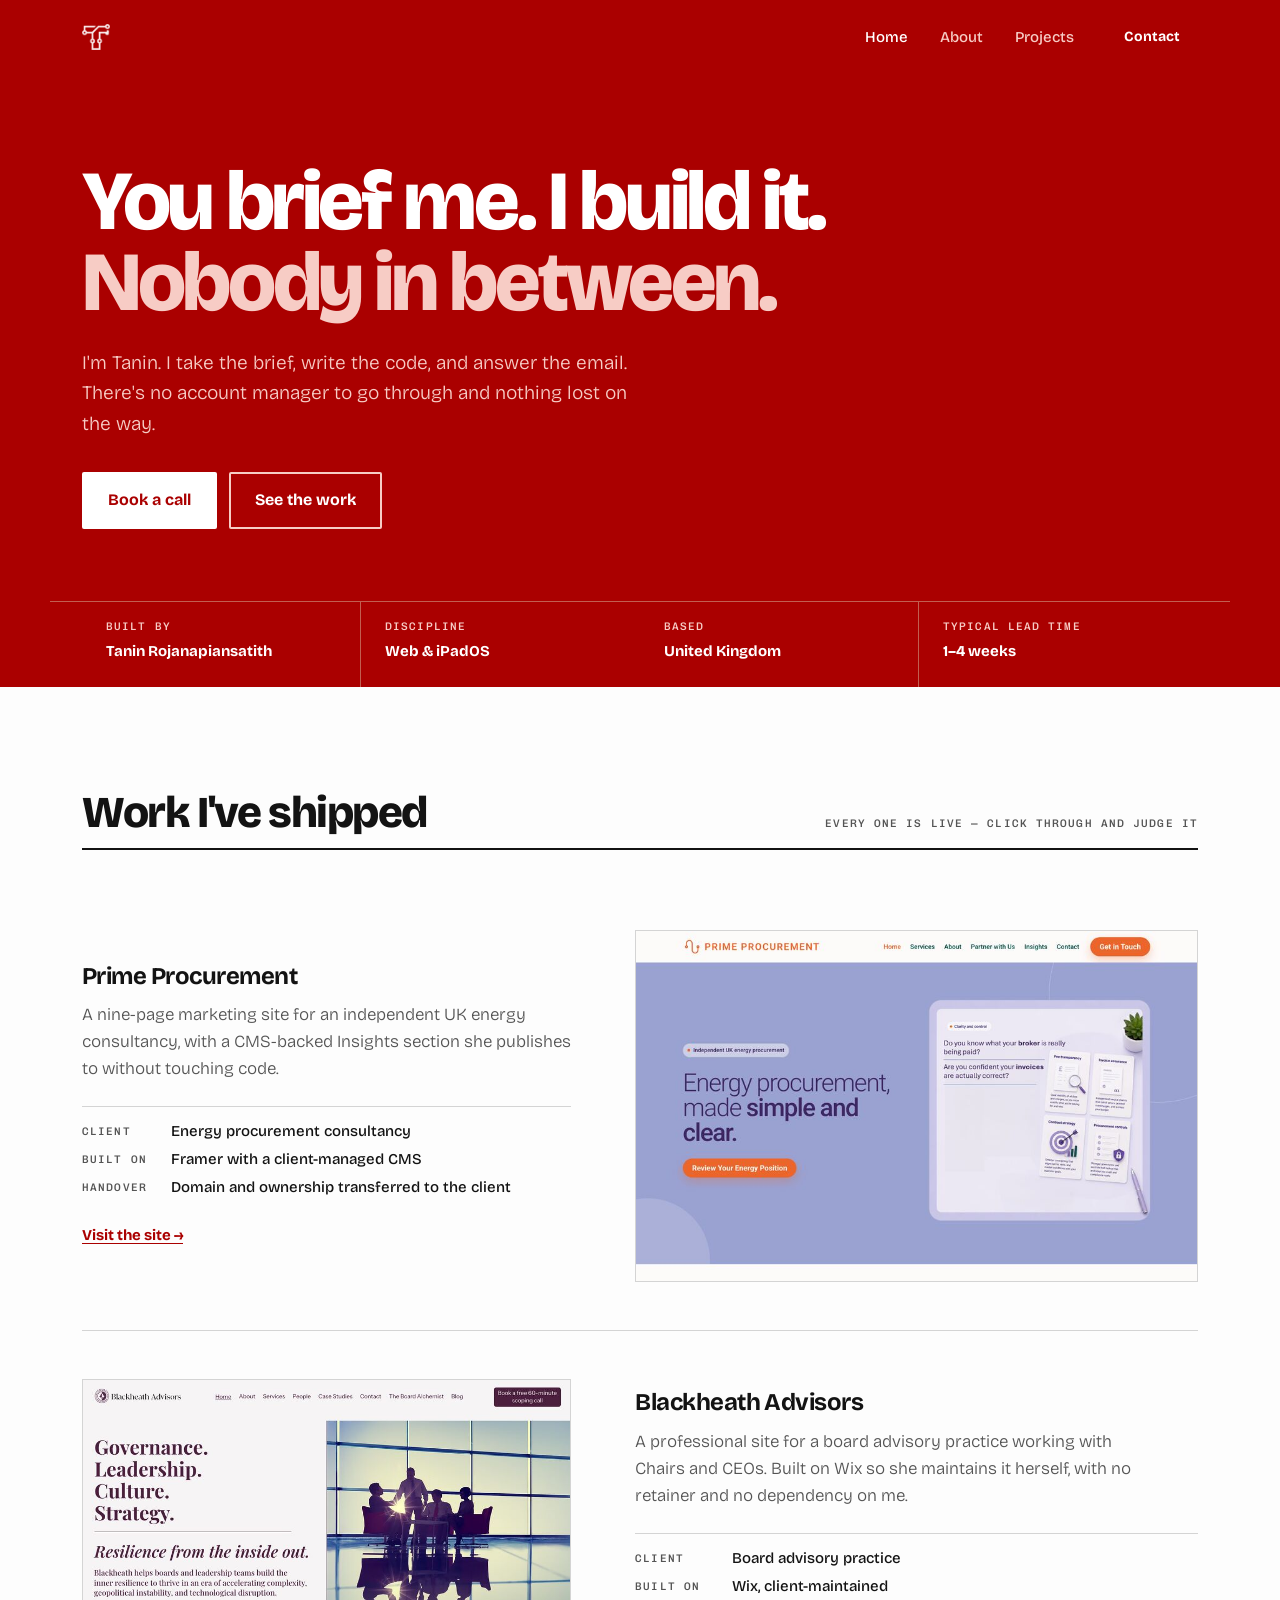
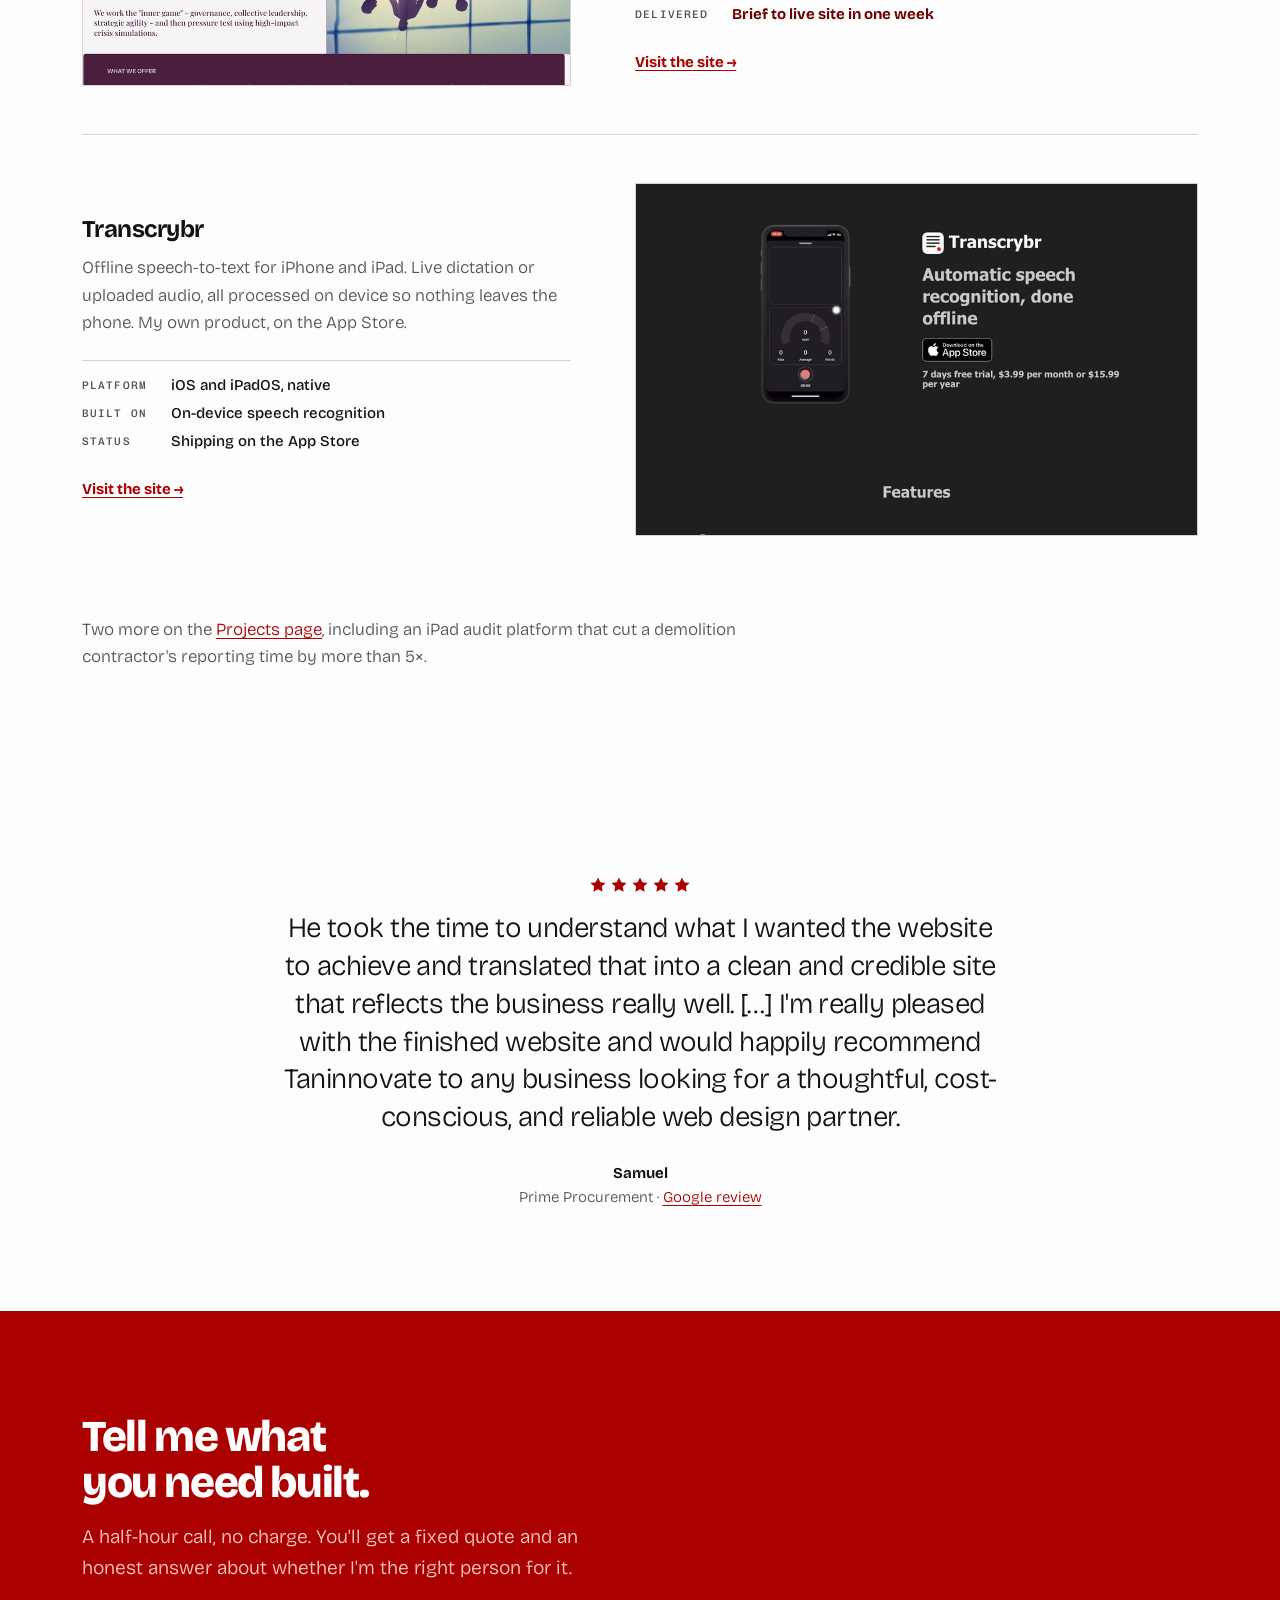
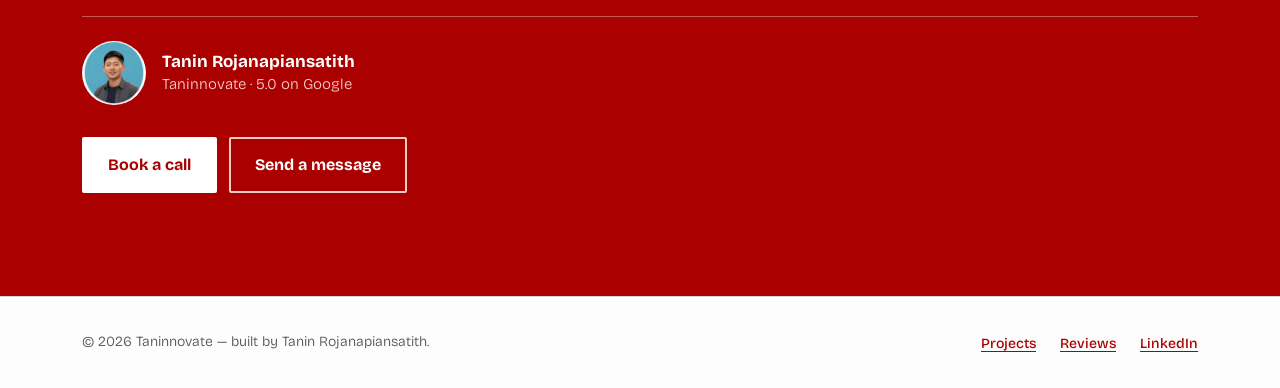
==== index.html @ 5da47143 "Redesign the site around one person and the actual work The site sold bespoke websites while showing" ====
<!DOCTYPE html>
<html lang="en" class="no-js">
<head>
  <meta charset="UTF-8">
  <script>document.documentElement.className="js"</script>
  <meta name="viewport" content="width=device-width, initial-scale=1.0">
  <title>Taninnovate &mdash; You brief me. I build it.</title>
  <meta name="description" content="I'm Tanin. I build bespoke websites and iPad apps for UK businesses. You deal with me directly &mdash; no account managers, nothing lost in the handover.">
  <link rel="canonical" href="https://taninnovate.com/">
  <meta property="og:title" content="Taninnovate &mdash; You brief me. I build it.">
  <meta property="og:description" content="Bespoke websites, iPad and iPhone apps. You deal with me directly &mdash; no account managers, nothing lost in the handover.">
  <meta property="og:type" content="website">
  <meta property="og:url" content="https://taninnovate.com/">
  <meta property="og:image" content="https://taninnovate.com/images/og-taninnovate.png">
  <meta property="og:image:width" content="1200">
  <meta property="og:image:height" content="630">
  <meta name="twitter:card" content="summary_large_image">
  <link rel="icon" type="image/png" sizes="32x32" href="images/favicon.png">
  <link rel="apple-touch-icon" href="images/apple-touch-icon.png">
  <link rel="preconnect" href="https://fonts.googleapis.com">
  <link rel="preconnect" href="https://fonts.gstatic.com" crossorigin>
  <link href="https://fonts.googleapis.com/css2?family=Bricolage+Grotesque:opsz,wght@12..96,300;12..96,500;12..96,700;12..96,800&family=Chivo+Mono:wght@500&display=swap" rel="stylesheet">
  <link rel="stylesheet" href="css/reset.css">
  <link rel="stylesheet" href="css/style.css">
</head>
<body>
  <div class="page-wrapper">
    <header class="site-header">
      <nav class="container nav">
        <a href="index.html" class="nav-logo">
          <img src="images/logo-white.png" alt="Taninnovate" class="nav-logo-img" width="130" height="120">
        </a>
        <button class="nav-toggle" aria-label="Toggle menu" aria-expanded="false">
          <span class="nav-toggle-bar"></span>
          <span class="nav-toggle-bar"></span>
          <span class="nav-toggle-bar"></span>
        </button>
        <ul class="nav-links">
          <li><a href="index.html" aria-current="page">Home</a></li>
          <li><a href="about.html">About</a></li>
          <li><a href="work.html">Projects</a></li>
          <li><a href="contact.html" class="btn btn-primary btn-sm">Contact</a></li>
        </ul>
      </nav>
    </header>

    <main>
      <section class="hero">
        <div class="container hero-inner">
          <h1>You brief me. I build it. <span class="quiet">Nobody in between.</span></h1>
          <p class="lede">I'm Tanin. I take the brief, write the code, and answer the email. There's no account manager to go through and nothing lost on the way.</p>
          <div class="hero-actions">
            <a href="https://calendly.com/tanin/new-meeting" target="_blank" rel="noopener" class="btn btn-primary">Book a call</a>
            <a href="work.html" class="btn btn-outline">See the work</a>
          </div>
        </div>
        <!-- The title block: what a drawing sheet puts in its corner. States
             the positioning as specification rather than as a claim. -->
        <dl class="container title-block">
          <div>
            <dt class="label">Built by</dt>
            <dd>Tanin Rojanapiansatith</dd>
          </div>
          <div>
            <dt class="label">Discipline</dt>
            <dd>Web &amp; iPadOS</dd>
          </div>
          <div>
            <dt class="label">Based</dt>
            <dd>United Kingdom</dd>
          </div>
          <div>
            <dt class="label">Typical lead time</dt>
            <dd>1&ndash;4 weeks</dd>
          </div>
        </dl>
      </section>

      <section class="section">
        <div class="container">
          <div class="section-head">
            <h2>Work I've shipped</h2>
            <span class="label">Every one is live &mdash; click through and judge it</span>
          </div>

          <article class="entry">
            <div class="entry-body">
              <h3><a href="https://www.primeprocurement.co.uk" target="_blank" rel="noopener">Prime Procurement</a></h3>
              <p>A nine-page marketing site for an independent UK energy consultancy, with a CMS-backed Insights section she publishes to without touching code.</p>
              <dl class="spec">
                <dt>Client</dt><dd>Energy procurement consultancy</dd>
                <dt>Built on</dt><dd>Framer with a client-managed CMS</dd>
                <dt>Handover</dt><dd>Domain and ownership transferred to the client</dd>
              </dl>
              <a class="entry-link" href="https://www.primeprocurement.co.uk" target="_blank" rel="noopener">Visit the site &rarr;</a>
            </div>
            <img class="entry-shot" src="images/work-prime-procurement.jpg" width="900" height="563" loading="lazy"
                 alt="The Prime Procurement homepage: a violet hero reading &ldquo;Energy procurement, made simple and clear.&rdquo;">
          </article>

          <article class="entry entry--flip">
            <div class="entry-body">
              <h3><a href="https://www.blackheathadvisors.com" target="_blank" rel="noopener">Blackheath Advisors</a></h3>
              <p>A professional site for a board advisory practice working with Chairs and CEOs. Built on Wix so she maintains it herself, with no retainer and no dependency on me.</p>
              <dl class="spec">
                <dt>Client</dt><dd>Board advisory practice</dd>
                <dt>Built on</dt><dd>Wix, client-maintained</dd>
                <dt>Delivered</dt><dd class="out">Brief to live site in one week</dd>
              </dl>
              <a class="entry-link" href="https://www.blackheathadvisors.com" target="_blank" rel="noopener">Visit the site &rarr;</a>
            </div>
            <img class="entry-shot" src="images/work-blackheath-advisors.jpg" width="900" height="563" loading="lazy"
                 alt="The Blackheath Advisors homepage: serif headings reading Governance, Leadership, Culture, Strategy, beside a boardroom photograph.">
          </article>

          <article class="entry">
            <div class="entry-body">
              <h3><a href="https://www.transcrybr.com" target="_blank" rel="noopener">Transcrybr</a></h3>
              <p>Offline speech-to-text for iPhone and iPad. Live dictation or uploaded audio, all processed on device so nothing leaves the phone. My own product, on the App Store.</p>
              <dl class="spec">
                <dt>Platform</dt><dd>iOS and iPadOS, native</dd>
                <dt>Built on</dt><dd>On-device speech recognition</dd>
                <dt>Status</dt><dd>Shipping on the App Store</dd>
              </dl>
              <a class="entry-link" href="https://www.transcrybr.com" target="_blank" rel="noopener">Visit the site &rarr;</a>
            </div>
            <img class="entry-shot" src="images/work-transcrybr.jpg" width="900" height="563" loading="lazy"
                 alt="The Transcrybr site: an iPhone showing live transcription with a words-per-minute dial, beside a Download on the App Store badge.">
          </article>

          <p class="section-note">
            Two more on the <a href="work.html">Projects page</a>, including an iPad audit platform that cut a demolition contractor's reporting time by more than 5&times;.
          </p>
        </div>
      </section>

      <section class="section">
        <div class="container">
          <!-- Hand-curated. The quote is copied in by hand, not fetched: the
               Places API bills at Google's Enterprise tier, caps at five
               reviews, and the Maps terms forbid storing review text.
               Do NOT add Review/AggregateRating JSON-LD — self-serving markup
               is ineligible and risks a domain-wide manual action.

               TO UPDATE (~2 min): read https://maps.google.com/?cid=9936926971516108110
               replace the quote verbatim, trim to ~55 words, mark any cut with
               [&hellip;], adjust the star count and the hidden "Rated N out of 5."
               This layout is built for ONE quote. A second wants a different
               composition, not a second <figure>. -->
          <svg class="svg-sprite" aria-hidden="true">
            <symbol id="icon-star" viewBox="0 0 20 20">
              <path d="M10 1.6l2.58 5.23 5.77.84-4.17 4.07.98 5.75L10 14.77l-5.16 2.72.98-5.75L1.65 7.67l5.77-.84L10 1.6z"/>
            </symbol>
          </svg>

          <figure class="testimonial">
            <div class="stars">
              <span class="visually-hidden">Rated 5 out of 5.</span>
              <svg class="star" aria-hidden="true"><use href="#icon-star"></use></svg>
              <svg class="star" aria-hidden="true"><use href="#icon-star"></use></svg>
              <svg class="star" aria-hidden="true"><use href="#icon-star"></use></svg>
              <svg class="star" aria-hidden="true"><use href="#icon-star"></use></svg>
              <svg class="star" aria-hidden="true"><use href="#icon-star"></use></svg>
            </div>
            <blockquote cite="https://maps.google.com/?cid=9936926971516108110">
              <p>He took the time to understand what I wanted the website to achieve and translated that into a clean and credible site that reflects the business really well. [&hellip;] I'm really pleased with the finished website and would happily recommend Taninnovate to any business looking for a thoughtful, cost-conscious, and reliable web design partner.</p>
            </blockquote>
            <figcaption>
              <span class="who">Samuel</span>
              <cite>Prime Procurement &middot; <a href="https://maps.google.com/?cid=9936926971516108110" target="_blank" rel="noopener">Google review</a></cite>
            </figcaption>
          </figure>
        </div>
      </section>

      <section class="closing">
        <div class="container">
          <h2>Tell me what you need built.</h2>
          <p class="lede">A half-hour call, no charge. You'll get a fixed quote and an honest answer about whether I'm the right person for it.</p>
          <div class="signature">
            <img src="images/tanin-profile.jpg" width="128" height="128" alt="Tanin">
            <span class="who">Tanin Rojanapiansatith<span>Taninnovate &middot; 5.0 on Google</span></span>
          </div>
          <div class="closing-actions">
            <a href="https://calendly.com/tanin/new-meeting" target="_blank" rel="noopener" class="btn btn-primary">Book a call</a>
            <a href="contact.html" class="btn btn-outline">Send a message</a>
            <!-- EMAIL: direct mailto goes here once Tanin supplies the address. -->
          </div>
        </div>
      </section>
    </main>

    <footer class="site-footer">
      <div class="container footer-inner">
        <p>&copy; 2026 Taninnovate &mdash; built by Tanin Rojanapiansatith.</p>
        <ul class="footer-links">
          <li><a href="work.html">Projects</a></li>
          <li><a href="https://maps.google.com/?cid=9936926971516108110" target="_blank" rel="noopener">Reviews</a></li>
          <li><a href="https://www.linkedin.com/in/tanin-rojanapiansatith/" target="_blank" rel="noopener">LinkedIn</a></li>
        </ul>
      </div>
    </footer>
  </div>

  <script src="js/main.js"></script>
</body>
</html>
---- css/style.css ----
/* ================================
   1. Custom Properties
   ================================ */

:root {
  /* Colour — Committed oxblood on chroma-0 neutrals.
     Neutrals are deliberately chroma 0: for a red brand, tinting the
     neutrals "toward the brand hue" produces cream, which is the exact
     look this redesign exists to avoid. Every pair below is measured
     against WCAG 2.2 AA. */
  --paper:       oklch(0.993 0 0);          /* #fdfdfd */
  --paper-2:     oklch(0.968 0 0);          /* #f4f4f4 */
  --ink:         oklch(0.185 0 0);          /* #131313  18.3:1 on paper */
  --ink-2:       oklch(0.445 0 0);          /* #545454   7.4:1 on paper */
  --rule:        oklch(0.870 0 0);          /* #d4d4d4  decorative */
  --rule-strong: oklch(0.720 0 0);

  --brand:       oklch(0.463 0.190 29.2);   /* #aa0000   7.6:1 on paper, 7.8:1 vs white */
  --brand-deep:  oklch(0.335 0.140 29.2);   /* #6d0000  12.5:1 on paper */
  --brand-lift:  oklch(0.545 0.205 29.5);   /* #cc2217  hover */

  --on-brand:    #ffffff;                   /* 7.8:1 on brand */
  --on-brand-2:  oklch(0.880 0.050 29.2);   /* #f7ccc5   5.3:1 on brand */
  --on-brand-rule: oklch(0.600 0.130 29.2);

  --font-display: 'Bricolage Grotesque', system-ui, sans-serif;
  --font-mono: 'Chivo Mono', ui-monospace, SFMono-Regular, Menlo, monospace;

  --space-2xs: 0.25rem;
  --space-xs:  0.5rem;
  --space-sm:  0.75rem;
  --space-md:  1rem;
  --space-lg:  1.5rem;
  --space-xl:  2rem;
  --space-2xl: 3rem;
  --section-y: clamp(3.5rem, 8vw, 6.5rem);

  --container-max: 1180px;
  --container-pad: 1.5rem;

  /* Semantic z-index scale. Never arbitrary values. */
  --z-base: 1;
  --z-sticky: 100;
  --z-overlay: 200;

  --ease-out: cubic-bezier(0.22, 1, 0.36, 1);
  --dur: 220ms;
  --transition: var(--dur) var(--ease-out);
}

/* ================================
   2. Base
   ================================ */

body {
  font-family: var(--font-display);
  font-weight: 300;
  font-size: 1.0625rem;
  line-height: 1.6;
  color: var(--ink);
  background-color: var(--paper);
  -webkit-font-smoothing: antialiased;
}

::selection {
  background: var(--brand);
  color: var(--on-brand);
}

/* One focus style for the whole site. The previous stylesheet had none. */
:focus-visible {
  outline: 3px solid var(--brand);
  outline-offset: 3px;
  border-radius: 1px;
}

.on-brand :focus-visible,
.hero :focus-visible,
.site-header :focus-visible,
.closing :focus-visible {
  outline-color: var(--on-brand);
}

/* ================================
   3. Typography
   ================================ */

h1, h2, h3 {
  font-weight: 800;
  line-height: 1.05;
  text-wrap: balance;
}

/* -0.04em is the floor. Tighter and the letterforms touch. */
h1 {
  font-size: clamp(2.5rem, 7.5vw, 5.25rem);
  letter-spacing: -0.04em;
  line-height: 0.96;
}

h2 {
  font-size: clamp(1.75rem, 3.8vw, 2.75rem);
  letter-spacing: -0.032em;
}

h3 {
  font-size: clamp(1.2rem, 2vw, 1.5rem);
  letter-spacing: -0.022em;
  font-weight: 700;
}

p { text-wrap: pretty; }

a {
  color: var(--brand);
  text-decoration-thickness: 1px;
  text-underline-offset: 3px;
  transition: color var(--transition);
}

a:hover { color: var(--brand-lift); }

.lede {
  font-size: clamp(1.0625rem, 1.5vw, 1.25rem);
  max-width: 46ch;
}

/* Keyed labels, drafting-sheet style. Mono is used here because the
   reference is a drawing title block, not as generic "technical" dressing. */
.label {
  font-family: var(--font-mono);
  font-weight: 500;
  font-size: 0.6875rem;
  letter-spacing: 0.1em;
  text-transform: uppercase;
}

.measure { max-width: 68ch; }

/* ================================
   4. Layout
   ================================ */

.container {
  width: 100%;
  max-width: var(--container-max);
  margin-inline: auto;
  padding-inline: var(--container-pad);
}

.page-wrapper {
  display: flex;
  flex-direction: column;
  min-height: 100vh;
}

.page-wrapper > main { flex: 1; }

.section { padding-block: var(--section-y); }

.section-head {
  display: flex;
  align-items: baseline;
  justify-content: space-between;
  gap: var(--space-lg);
  flex-wrap: wrap;
  border-bottom: 2px solid var(--ink);
  padding-bottom: var(--space-sm);
  margin-bottom: var(--space-xl);
}

.section-head .label { color: var(--ink-2); }

.visually-hidden {
  position: absolute;
  width: 1px;
  height: 1px;
  margin: -1px;
  padding: 0;
  overflow: hidden;
  clip-path: inset(50%);
  white-space: nowrap;
  border: 0;
}

/* ================================
   5. Header & Navigation
   ================================ */

.site-header {
  background: var(--brand);
  color: var(--on-brand);
  position: sticky;
  top: 0;
  z-index: var(--z-sticky);
}

.nav {
  display: flex;
  align-items: center;
  justify-content: space-between;
  flex-wrap: wrap;
  padding-block: var(--space-md);
}

.nav-logo { display: flex; align-items: center; }
.nav-logo-img { height: 26px; width: auto; }

.nav-toggle {
  background: none;
  border: none;
  cursor: pointer;
  display: flex;
  flex-direction: column;
  gap: 5px;
  padding: 0.5rem;
}

.nav-toggle-bar {
  display: block;
  width: 24px;
  height: 2px;
  background-color: var(--on-brand);
  transition: var(--transition);
}

.nav-links {
  display: none;
  flex-direction: column;
  width: 100%;
  list-style: none;
  gap: var(--space-2xs);
  padding-top: var(--space-md);
}

.nav-links--open { display: flex; }

/* Without JS the toggle can never fire, so the links would be unreachable
   on mobile. Show them stacked instead and hide the dead button. */
.no-js .nav-links { display: flex; }
.no-js .nav-toggle { display: none; }

.nav-links a:not(.btn) {
  display: block;
  padding: var(--space-xs) 0;
  color: var(--on-brand-2);
  font-weight: 500;
  font-size: 0.9375rem;
  text-decoration: none;
  transition: color var(--transition);
}

.nav-links a:not(.btn):hover,
.nav-links a:not(.btn)[aria-current="page"] {
  color: var(--on-brand);
}

/* ================================
   6. Hero & title block
   ================================ */

.hero {
  background: var(--brand);
  color: var(--on-brand);
}

.hero-inner { padding-block: clamp(3rem, 7vw, 5.5rem) clamp(2.5rem, 6vw, 4.5rem); }

.hero h1 { max-width: 16ch; }
.hero h1 .quiet { color: var(--on-brand-2); }

.hero .lede {
  margin-top: var(--space-lg);
  color: var(--on-brand-2);
  font-weight: 300;
}

.hero-actions {
  display: flex;
  gap: var(--space-sm);
  flex-wrap: wrap;
  margin-top: var(--space-xl);
}

/* The title block: what a drawing sheet puts in the corner.
   minmax(0, 1fr) not 1fr — an `fr` track has an auto minimum, so a long
   unbroken value ("Rojanapiansatith") would force the track wider than the
   container and push the page into horizontal scroll. Single column on the
   narrowest screens so the name never has to break mid-word. */
.title-block {
  border-top: 1px solid var(--on-brand-rule);
  display: grid;
  grid-template-columns: minmax(0, 1fr);
}

.title-block > div {
  padding: var(--space-sm) var(--space-md) var(--space-md);
  border-bottom: 1px solid var(--on-brand-rule);
}

.title-block dt {
  color: var(--on-brand-2);
  margin-bottom: var(--space-2xs);
}

.title-block dd {
  font-size: 0.9375rem;
  font-weight: 700;
  color: var(--on-brand);
}

/* ================================
   7. Work entries
   ================================ */

.entry {
  display: grid;
  gap: var(--space-lg);
  padding-block: var(--space-2xl);
  border-bottom: 1px solid var(--rule);
  align-items: center;
}

.entry:last-of-type { border-bottom: 0; }

.entry-body > p {
  color: var(--ink-2);
  max-width: 48ch;
  margin-block: var(--space-sm) var(--space-lg);
}

.entry h3 a {
  color: inherit;
  text-decoration: none;
}

.entry h3 a:hover { color: var(--brand); }

.entry-shot {
  border: 1px solid var(--rule);
  width: 100%;
  height: auto;
  transition: box-shadow var(--transition);
}

.entry:hover .entry-shot { box-shadow: 0 6px 22px rgb(0 0 0 / 0.10); }

/* Spec list: the drawing's schedule of parts. */
.spec {
  display: grid;
  grid-template-columns: auto 1fr;
  gap: var(--space-2xs) var(--space-lg);
  border-top: 1px solid var(--rule);
  padding-top: var(--space-sm);
  font-size: 0.9375rem;
}

.spec dt {
  color: var(--ink-2);
  font-family: var(--font-mono);
  font-weight: 500;
  font-size: 0.6875rem;
  letter-spacing: 0.1em;
  text-transform: uppercase;
  padding-top: 0.35em;
}

.spec dd { font-weight: 500; }
.spec .out { color: var(--brand-deep); font-weight: 700; }

.entry-link {
  display: inline-block;
  margin-top: var(--space-lg);
  font-weight: 700;
  font-size: 0.9375rem;
}

.section-note {
  margin-top: var(--space-xl);
  color: var(--ink-2);
  max-width: 68ch;
}

/* No public artefact: say so, don't ship a grey box. */
.no-shot {
  border: 1px dashed var(--rule-strong);
  background: var(--paper-2);
  padding: var(--space-xl);
  display: flex;
  flex-direction: column;
  justify-content: center;
  gap: var(--space-xs);
  min-height: 220px;
}

.no-shot .label { color: var(--ink-2); }
.no-shot p { color: var(--ink-2); font-size: 0.9375rem; margin: 0; max-width: 34ch; }

/* ================================
   8. Testimonial
   ================================ */

.testimonial {
  max-width: 46rem;
  margin-inline: auto;
  text-align: center;
}

.stars {
  display: inline-flex;
  gap: 0.1875rem;
  color: var(--brand);
  justify-content: center;
  margin-bottom: var(--space-md);
}

.star { width: 1.125rem; height: 1.125rem; fill: currentColor; }

.svg-sprite { position: absolute; width: 0; height: 0; overflow: hidden; }

.testimonial blockquote p {
  font-size: clamp(1.25rem, 2.6vw, 1.75rem);
  font-weight: 300;
  line-height: 1.35;
  letter-spacing: -0.02em;
  color: var(--ink);
  margin-bottom: var(--space-lg);
  overflow-wrap: anywhere;
}

.testimonial figcaption { font-size: 0.9375rem; color: var(--ink-2); }
.testimonial .who { display: block; font-weight: 700; color: var(--ink); }
.testimonial cite { font-style: normal; }

/* ================================
   9. Closing block
   ================================ */

.closing {
  background: var(--brand);
  color: var(--on-brand);
  padding-block: var(--section-y);
}

.closing h2 { max-width: 18ch; }
.closing .lede { color: var(--on-brand-2); margin-top: var(--space-md); }

.signature {
  display: flex;
  align-items: center;
  gap: var(--space-md);
  margin-top: var(--space-xl);
  padding-top: var(--space-lg);
  border-top: 1px solid var(--on-brand-rule);
}

.signature img {
  width: 64px;
  height: 64px;
  border-radius: 50%;
  object-fit: cover;
  flex-shrink: 0;
}

.signature .who { font-weight: 700; line-height: 1.35; }
.signature .who span {
  display: block;
  font-weight: 300;
  font-size: 0.9375rem;
  color: var(--on-brand-2);
}

.closing-actions {
  display: flex;
  gap: var(--space-sm);
  flex-wrap: wrap;
  margin-top: var(--space-xl);
}

/* ================================
   10. Buttons
   ================================ */

.btn {
  display: inline-block;
  padding: 0.85rem 1.5rem;
  font-family: inherit;
  font-weight: 700;
  font-size: 1rem;
  text-decoration: none;
  border: 2px solid transparent;
  border-radius: 2px;
  cursor: pointer;
  transition: background-color var(--transition), color var(--transition), border-color var(--transition);
}

.btn-primary { background-color: var(--brand); color: var(--on-brand); }
.btn-primary:hover { background-color: var(--brand-deep); color: var(--on-brand); }

.btn-outline { background: transparent; color: var(--brand); border-color: var(--brand); }
.btn-outline:hover { background: var(--brand); color: var(--on-brand); }

/* On oxblood surfaces the polarity inverts. */
.on-brand .btn-primary,
.hero .btn-primary,
.closing .btn-primary { background: var(--on-brand); color: var(--brand); }
.on-brand .btn-primary:hover,
.hero .btn-primary:hover,
.closing .btn-primary:hover { background: var(--on-brand-2); color: var(--brand-deep); }

/* Border must read as a control boundary against oxblood, so it uses
   on-brand-2 (5.3:1) rather than the hairline rule colour. */
.on-brand .btn-outline,
.hero .btn-outline,
.closing .btn-outline { color: var(--on-brand); border-color: var(--on-brand-2); }
.on-brand .btn-outline:hover,
.hero .btn-outline:hover,
.closing .btn-outline:hover { background: var(--brand-deep); border-color: var(--brand-deep); color: var(--on-brand); }

.btn-sm { padding: 0.5rem 1rem; font-size: 0.875rem; }

/* ================================
   11. Page header (interior pages)
   ================================ */

.page-header {
  background: var(--brand);
  color: var(--on-brand);
  padding-block: clamp(2.5rem, 6vw, 4rem);
}

.page-header h1 { font-size: clamp(2.25rem, 5.5vw, 3.75rem); }
.page-header .lede { color: var(--on-brand-2); margin-top: var(--space-md); }

/* ================================
   12. Prose & forms
   ================================ */

.prose { max-width: 68ch; }
.prose h2 { margin-top: var(--space-2xl); margin-bottom: var(--space-md); }
.prose h2:first-child { margin-top: 0; }
.prose p { margin-bottom: var(--space-md); color: var(--ink-2); }

.split { display: grid; gap: var(--space-2xl); }

/* height:auto is load-bearing. The <img> carries width/height attributes to
   reserve space and avoid layout shift, and that height acts as a
   presentational hint — aspect-ratio is ignored unless one axis is auto,
   which rendered this 280x560. */
.about-photo img {
  width: 200px;
  height: auto;
  aspect-ratio: 1 / 1;
  object-fit: cover;
  border-radius: 50%;
}

.contact-form {
  display: flex;
  flex-direction: column;
  gap: var(--space-xs);
  max-width: 30rem;
}

.contact-form label {
  font-weight: 700;
  font-size: 0.875rem;
  margin-top: var(--space-xs);
}

.contact-form input,
.contact-form textarea {
  width: 100%;
  padding: 0.75rem;
  border: 1px solid var(--rule-strong);
  border-radius: 2px;
  background: var(--paper);
  color: var(--ink);
  font-size: 1rem;
  transition: border-color var(--transition);
}

.contact-form input:focus,
.contact-form textarea:focus { border-color: var(--brand); }

.contact-form button { margin-top: var(--space-md); align-self: flex-start; }

.contact-col > h2 + p {
  margin-top: var(--space-sm);
  color: var(--ink-2);
  max-width: 46ch;
}

.contact-cta { margin-top: var(--space-lg); }
.contact-col .contact-form { margin-top: var(--space-md); }

.direct {
  list-style: none;
  display: flex;
  flex-direction: column;
  gap: var(--space-md);
  margin-top: var(--space-2xl);
  border-top: 1px solid var(--rule);
  padding-top: var(--space-lg);
}

.direct .label { color: var(--ink-2); display: block; margin-bottom: 2px; }
.direct a { font-weight: 700; font-size: 1.0625rem; }

/* ================================
   13. Footer
   ================================ */

.site-footer {
  border-top: 1px solid var(--rule);
  padding-block: var(--space-xl);
}

.footer-inner {
  display: flex;
  flex-direction: column;
  align-items: center;
  gap: var(--space-md);
  text-align: center;
}

.footer-inner p { font-size: 0.875rem; color: var(--ink-2); }

.footer-links { list-style: none; display: flex; gap: var(--space-lg); }
.footer-links a { font-size: 0.875rem; font-weight: 500; }

/* ================================
   14. Motion
   ================================ */

/* The hero is visible by default; this animation enhances an already-
   rendered state rather than gating it. No fill-mode, so if the animation
   never runs the content is still there. */
@keyframes rise {
  from { opacity: 0; transform: translateY(12px); }
  to   { opacity: 1; transform: none; }
}

.hero h1,
.hero .lede,
.hero-actions { animation: rise 620ms var(--ease-out); }
.hero .lede { animation-delay: 70ms; }
.hero-actions { animation-delay: 140ms; }

@media (prefers-reduced-motion: reduce) {
  *, *::before, *::after {
    animation-duration: 1ms !important;
    animation-iteration-count: 1 !important;
    transition-duration: 1ms !important;
    scroll-behavior: auto !important;
  }
}

/* ================================
   15. Media Queries
   ================================ */

@media (min-width: 520px) {
  .title-block { grid-template-columns: repeat(2, minmax(0, 1fr)); }
  .title-block > div {
    padding: var(--space-md) var(--space-lg) var(--space-lg);
    border-right: 1px solid var(--on-brand-rule);
  }
  .title-block > div:nth-child(2n) { border-right: 0; }
}

@media (min-width: 768px) {
  :root { --container-pad: 2rem; }

  .nav-toggle { display: none; }

  .nav-links {
    display: flex;
    flex-direction: row;
    width: auto;
    padding-top: 0;
    gap: var(--space-xl);
    align-items: center;
  }

  .title-block { grid-template-columns: repeat(4, minmax(0, 1fr)); }
  .title-block > div { border-bottom: 0; border-right: 1px solid var(--on-brand-rule); }
  .title-block > div:last-child { border-right: 0; }

  .entry { grid-template-columns: 1fr 1.15fr; gap: var(--space-2xl); }
  .entry--flip .entry-body { order: 2; }

  .split { grid-template-columns: 1fr 1fr; }
  .split--photo { grid-template-columns: 280px 1fr; }

  .about-photo img { width: 280px; }

  .footer-inner { flex-direction: row; justify-content: space-between; text-align: left; }
}

@media (min-width: 1024px) {
  .entry { gap: clamp(2rem, 5vw, 4.5rem); }
}
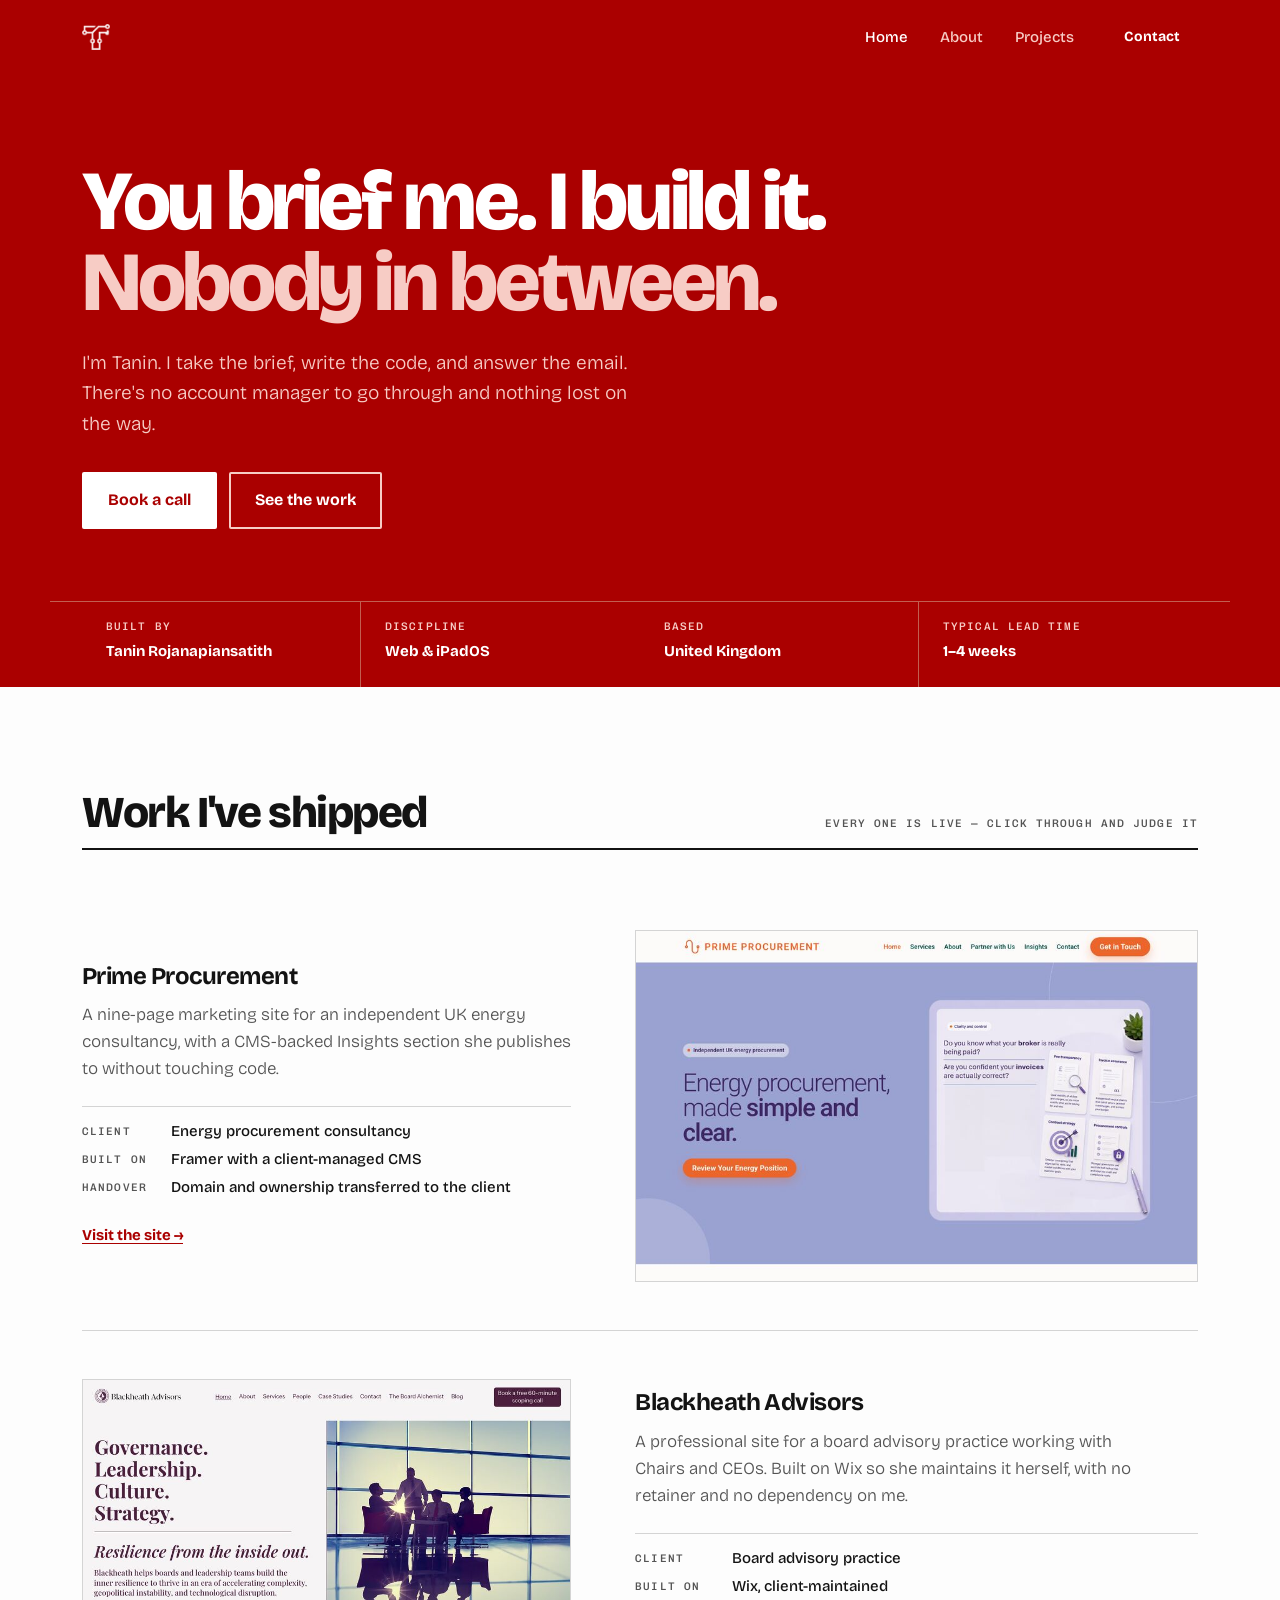
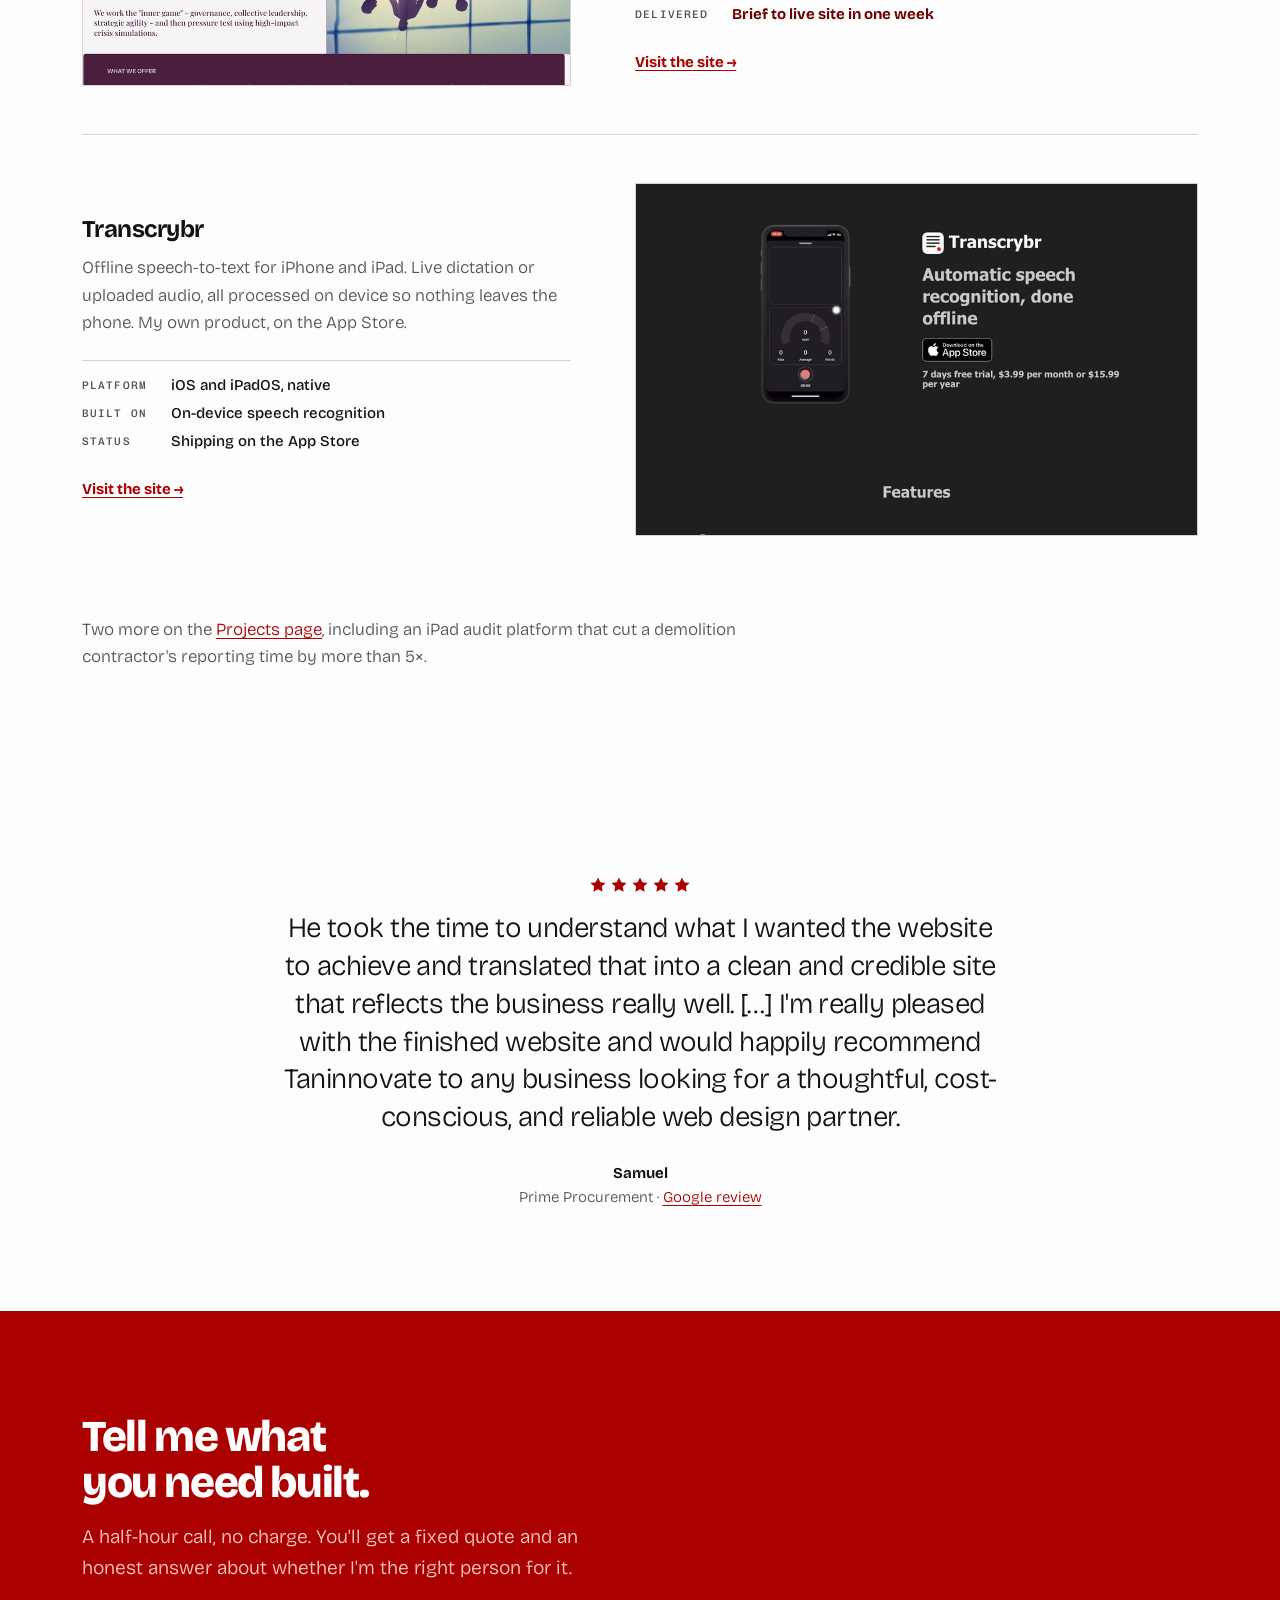
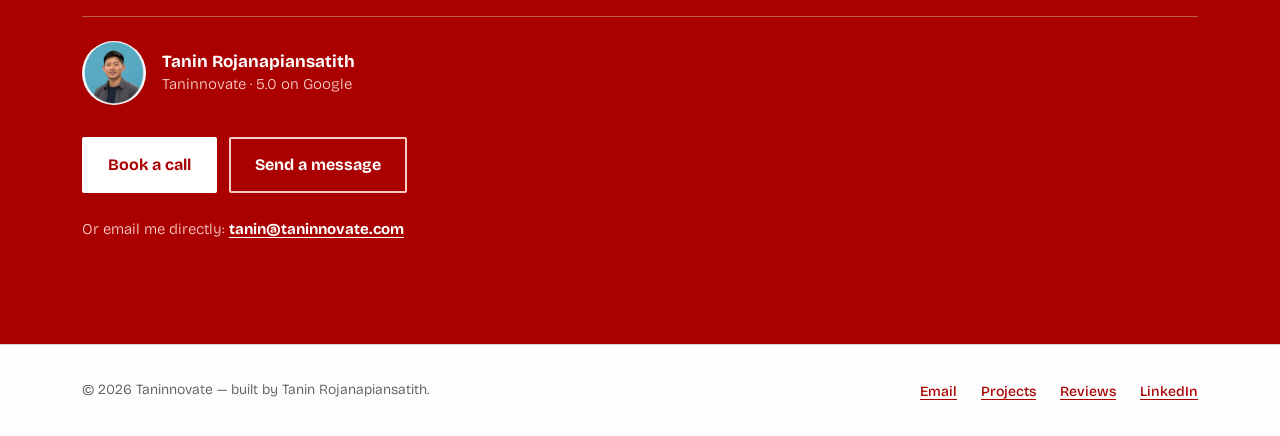
==== commit 3a1a6a8e: "Add direct email address tanin@taninnovate.com on the homepage closing block, the contact page direc" ====
--- a/index.html
+++ b/index.html
@@ -184,8 +184,8 @@
           <div class="closing-actions">
             <a href="https://calendly.com/tanin/new-meeting" target="_blank" rel="noopener" class="btn btn-primary">Book a call</a>
             <a href="contact.html" class="btn btn-outline">Send a message</a>
-            <!-- EMAIL: direct mailto goes here once Tanin supplies the address. -->
-          </div>
+          </div>
+          <p class="closing-direct">Or email me directly: <a href="mailto:tanin@taninnovate.com">tanin@taninnovate.com</a></p>
         </div>
       </section>
     </main>
@@ -194,6 +194,7 @@
       <div class="container footer-inner">
         <p>&copy; 2026 Taninnovate &mdash; built by Tanin Rojanapiansatith.</p>
         <ul class="footer-links">
+          <li><a href="mailto:tanin@taninnovate.com">Email</a></li>
           <li><a href="work.html">Projects</a></li>
           <li><a href="https://maps.google.com/?cid=9936926971516108110" target="_blank" rel="noopener">Reviews</a></li>
           <li><a href="https://www.linkedin.com/in/tanin-rojanapiansatith/" target="_blank" rel="noopener">LinkedIn</a></li>
--- a/css/style.css
+++ b/css/style.css
@@ -477,6 +477,29 @@
   margin-top: var(--space-xl);
 }
 
+.closing-direct {
+  margin-top: var(--space-lg);
+  font-size: 0.9375rem;
+  color: var(--on-brand-2);
+}
+
+/* The default link colour is the brand itself, which is invisible on an
+   oxblood surface. Any non-button link on brand inverts. */
+.hero a:not(.btn),
+.closing a:not(.btn),
+.page-header a:not(.btn),
+.on-brand a:not(.btn) {
+  color: var(--on-brand);
+  font-weight: 700;
+}
+
+.hero a:not(.btn):hover,
+.closing a:not(.btn):hover,
+.page-header a:not(.btn):hover,
+.on-brand a:not(.btn):hover {
+  color: var(--on-brand-2);
+}
+
 /* ================================
    10. Buttons
    ================================ */
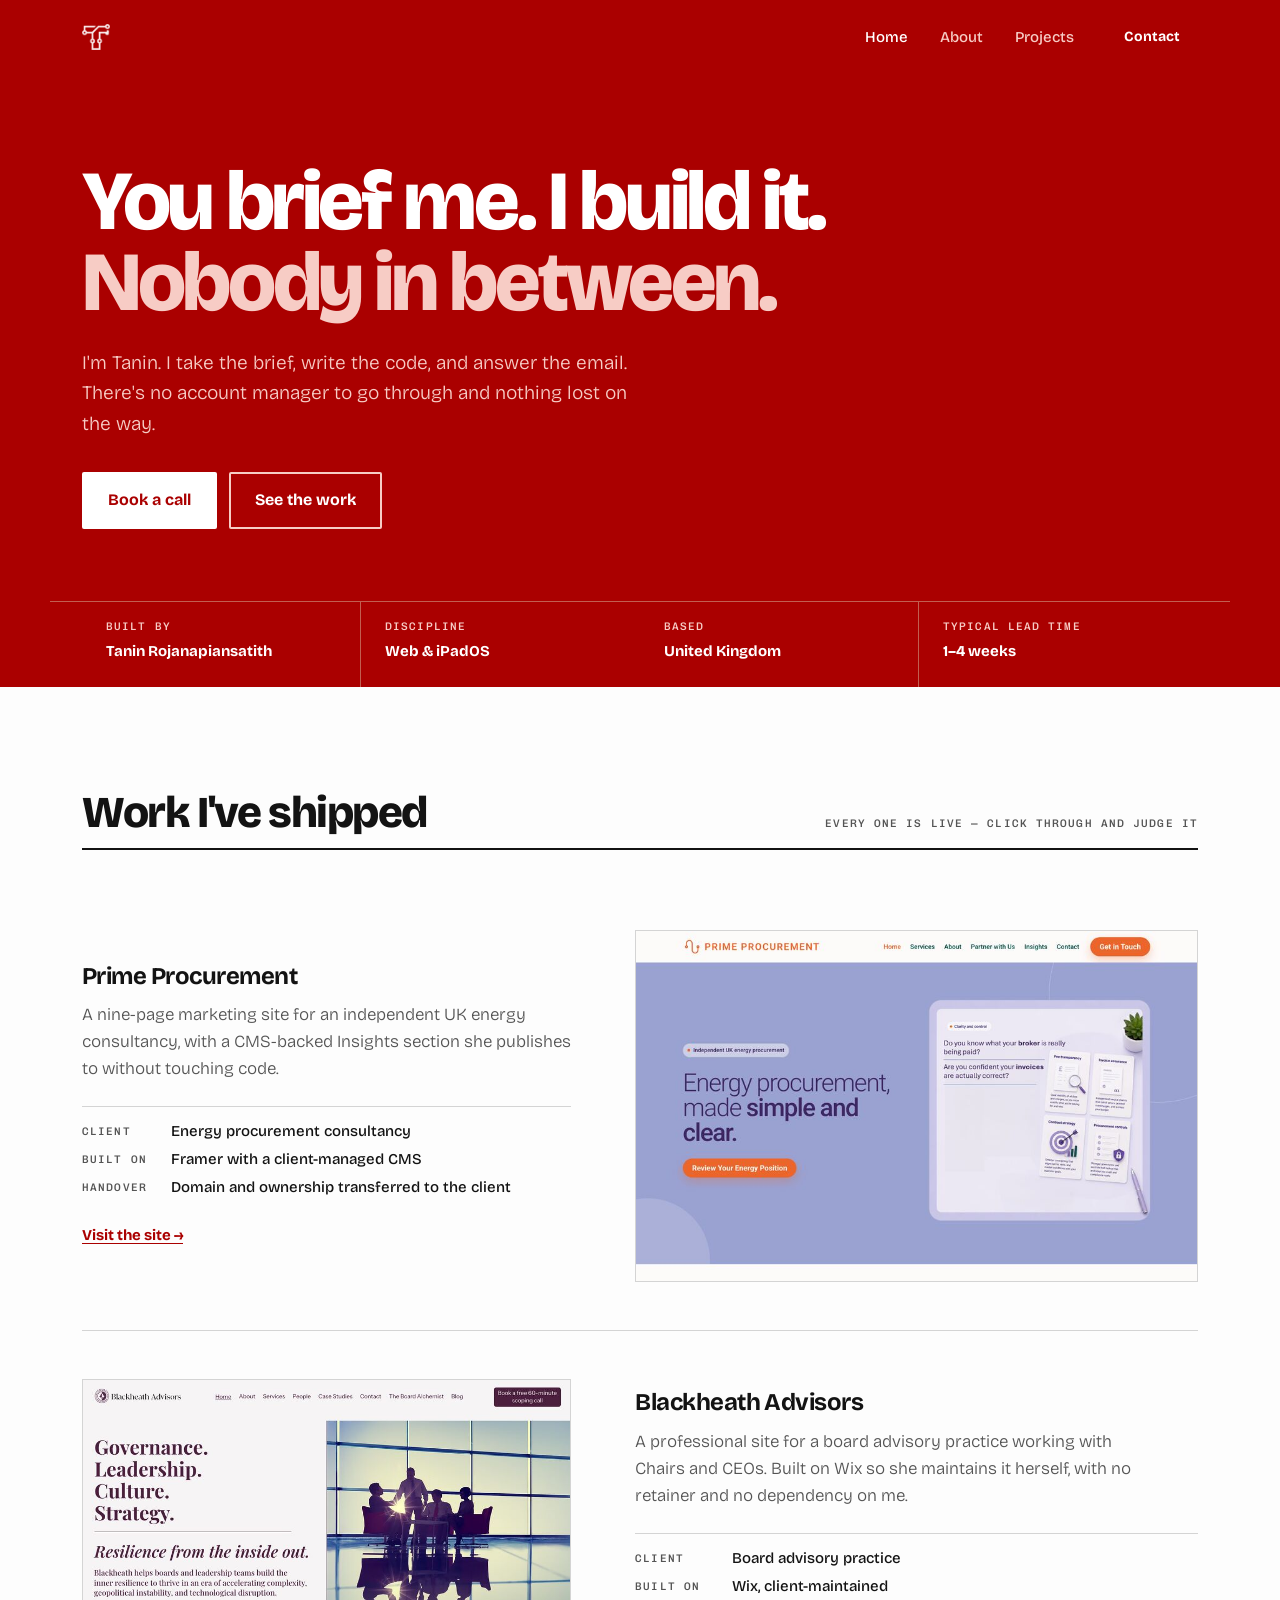
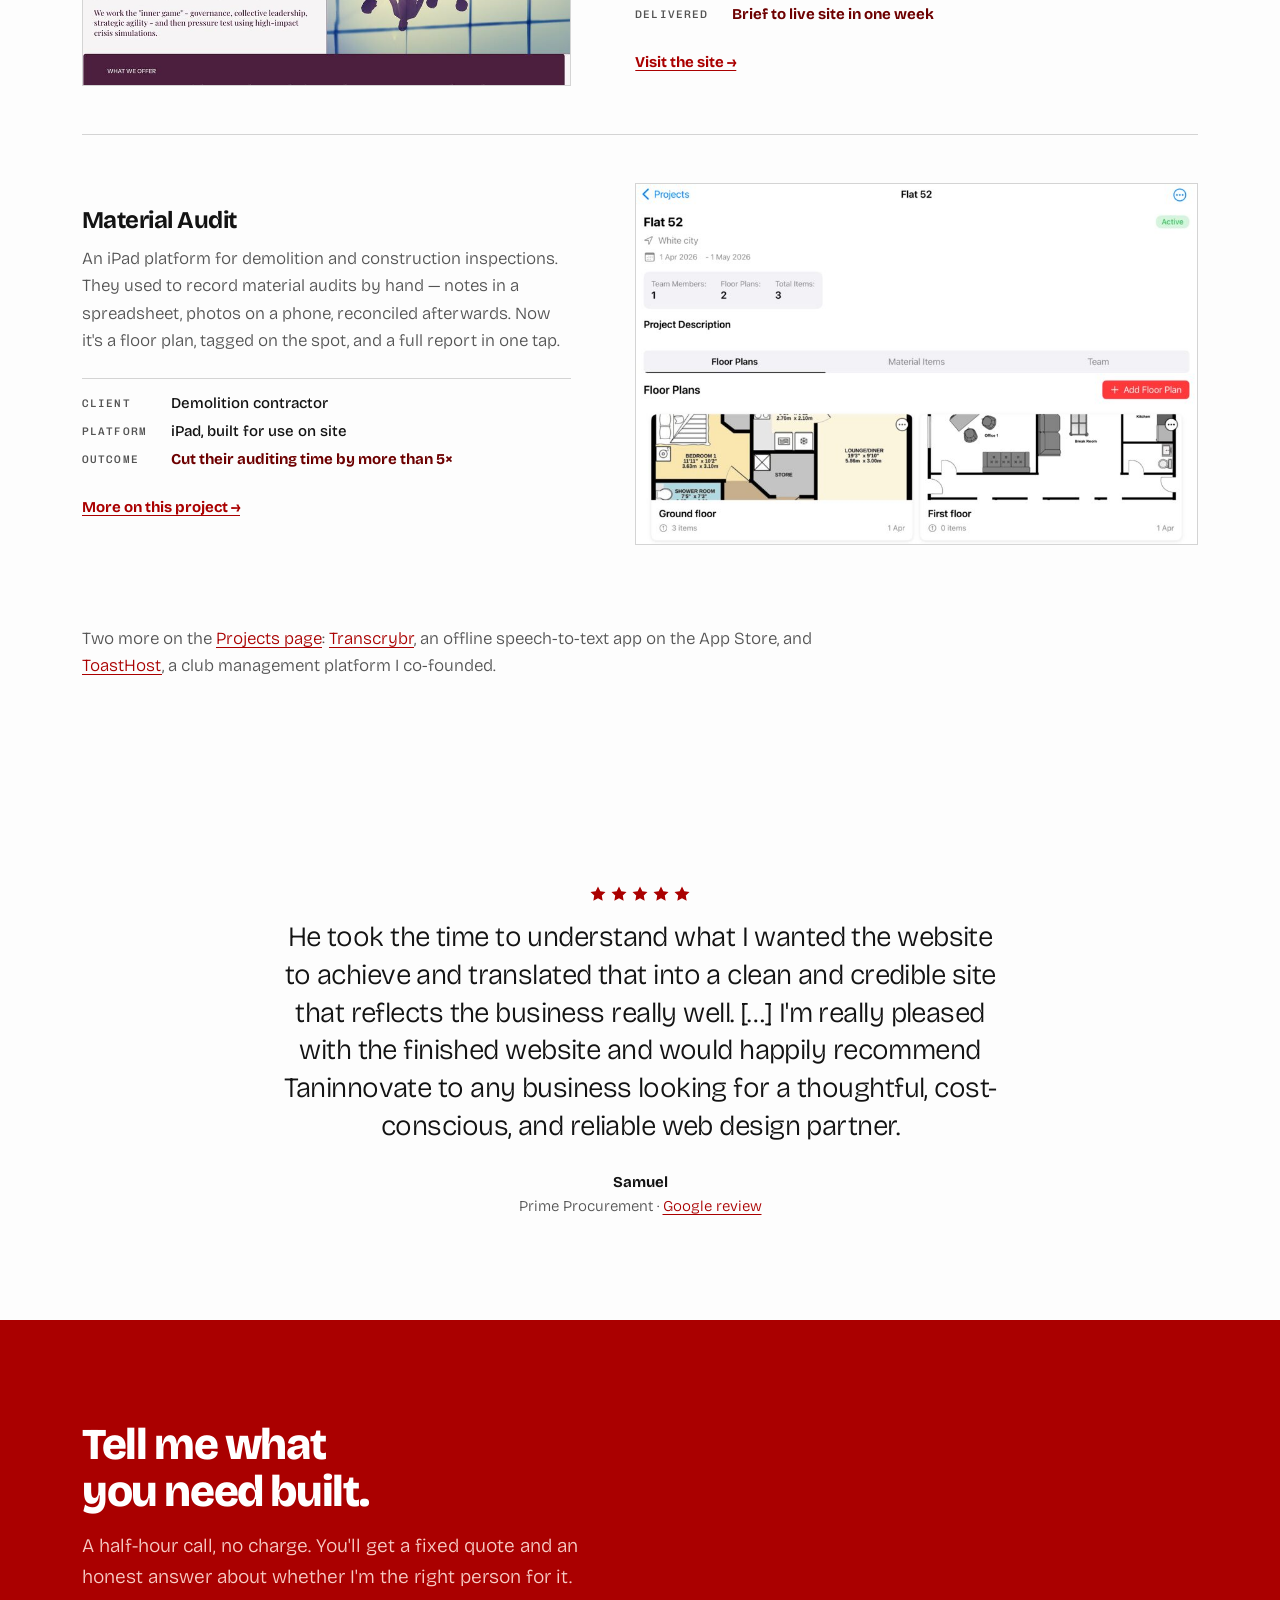
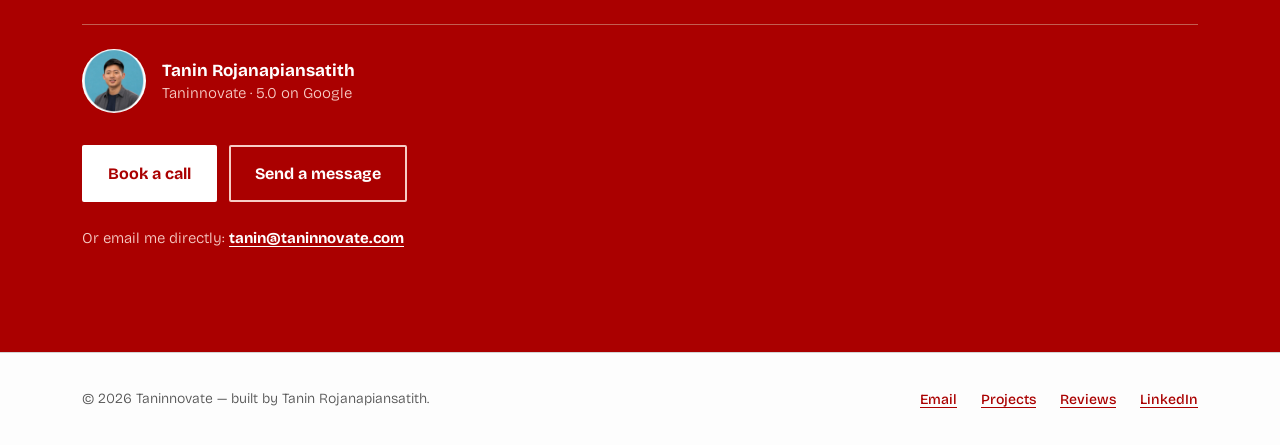
==== commit 5d3c69c7: "Promote Material Audit onto the homepage Swaps Material Audit in for Transcrybr as the third homepag" ====
--- a/index.html
+++ b/index.html
@@ -115,21 +115,21 @@
 
           <article class="entry">
             <div class="entry-body">
-              <h3><a href="https://www.transcrybr.com" target="_blank" rel="noopener">Transcrybr</a></h3>
-              <p>Offline speech-to-text for iPhone and iPad. Live dictation or uploaded audio, all processed on device so nothing leaves the phone. My own product, on the App Store.</p>
+              <h3><a href="work.html#material-audit">Material Audit</a></h3>
+              <p>An iPad platform for demolition and construction inspections. They used to record material audits by hand &mdash; notes in a spreadsheet, photos on a phone, reconciled afterwards. Now it's a floor plan, tagged on the spot, and a full report in one tap.</p>
               <dl class="spec">
-                <dt>Platform</dt><dd>iOS and iPadOS, native</dd>
-                <dt>Built on</dt><dd>On-device speech recognition</dd>
-                <dt>Status</dt><dd>Shipping on the App Store</dd>
+                <dt>Client</dt><dd>Demolition contractor</dd>
+                <dt>Platform</dt><dd>iPad, built for use on site</dd>
+                <dt>Outcome</dt><dd class="out">Cut their auditing time by more than 5&times;</dd>
               </dl>
-              <a class="entry-link" href="https://www.transcrybr.com" target="_blank" rel="noopener">Visit the site &rarr;</a>
-            </div>
-            <img class="entry-shot" src="images/work-transcrybr.jpg" width="900" height="563" loading="lazy"
-                 alt="The Transcrybr site: an iPhone showing live transcription with a words-per-minute dial, beside a Download on the App Store badge.">
+              <a class="entry-link" href="work.html#material-audit">More on this project &rarr;</a>
+            </div>
+            <img class="entry-shot" src="images/work-material-audit.jpg" width="900" height="577" loading="lazy"
+                 alt="Material Audit on iPad: a project called Flat 52 showing team members, floor plan count and item count, with two floor plan thumbnails below.">
           </article>
 
           <p class="section-note">
-            Two more on the <a href="work.html">Projects page</a>, including an iPad audit platform that cut a demolition contractor's reporting time by more than 5&times;.
+            Two more on the <a href="work.html">Projects page</a>: <a href="https://www.transcrybr.com" target="_blank" rel="noopener">Transcrybr</a>, an offline speech-to-text app on the App Store, and <a href="https://www.toasthost.co.uk" target="_blank" rel="noopener">ToastHost</a>, a club management platform I co-founded.
           </p>
         </div>
       </section>
--- a/css/style.css
+++ b/css/style.css
@@ -381,20 +381,13 @@
   max-width: 68ch;
 }
 
-/* No public artefact: say so, don't ship a grey box. */
-.no-shot {
-  border: 1px dashed var(--rule-strong);
-  background: var(--paper-2);
-  padding: var(--space-xl);
-  display: flex;
-  flex-direction: column;
-  justify-content: center;
-  gap: var(--space-xs);
-  min-height: 220px;
-}
-
-.no-shot .label { color: var(--ink-2); }
-.no-shot p { color: var(--ink-2); font-size: 0.9375rem; margin: 0; max-width: 34ch; }
+/* Why an entry has no outbound link. Not every project has a public URL. */
+.entry-note {
+  margin-top: var(--space-lg);
+  font-size: 0.9375rem;
+  color: var(--ink-2);
+  max-width: 46ch;
+}
 
 /* ================================
    8. Testimonial
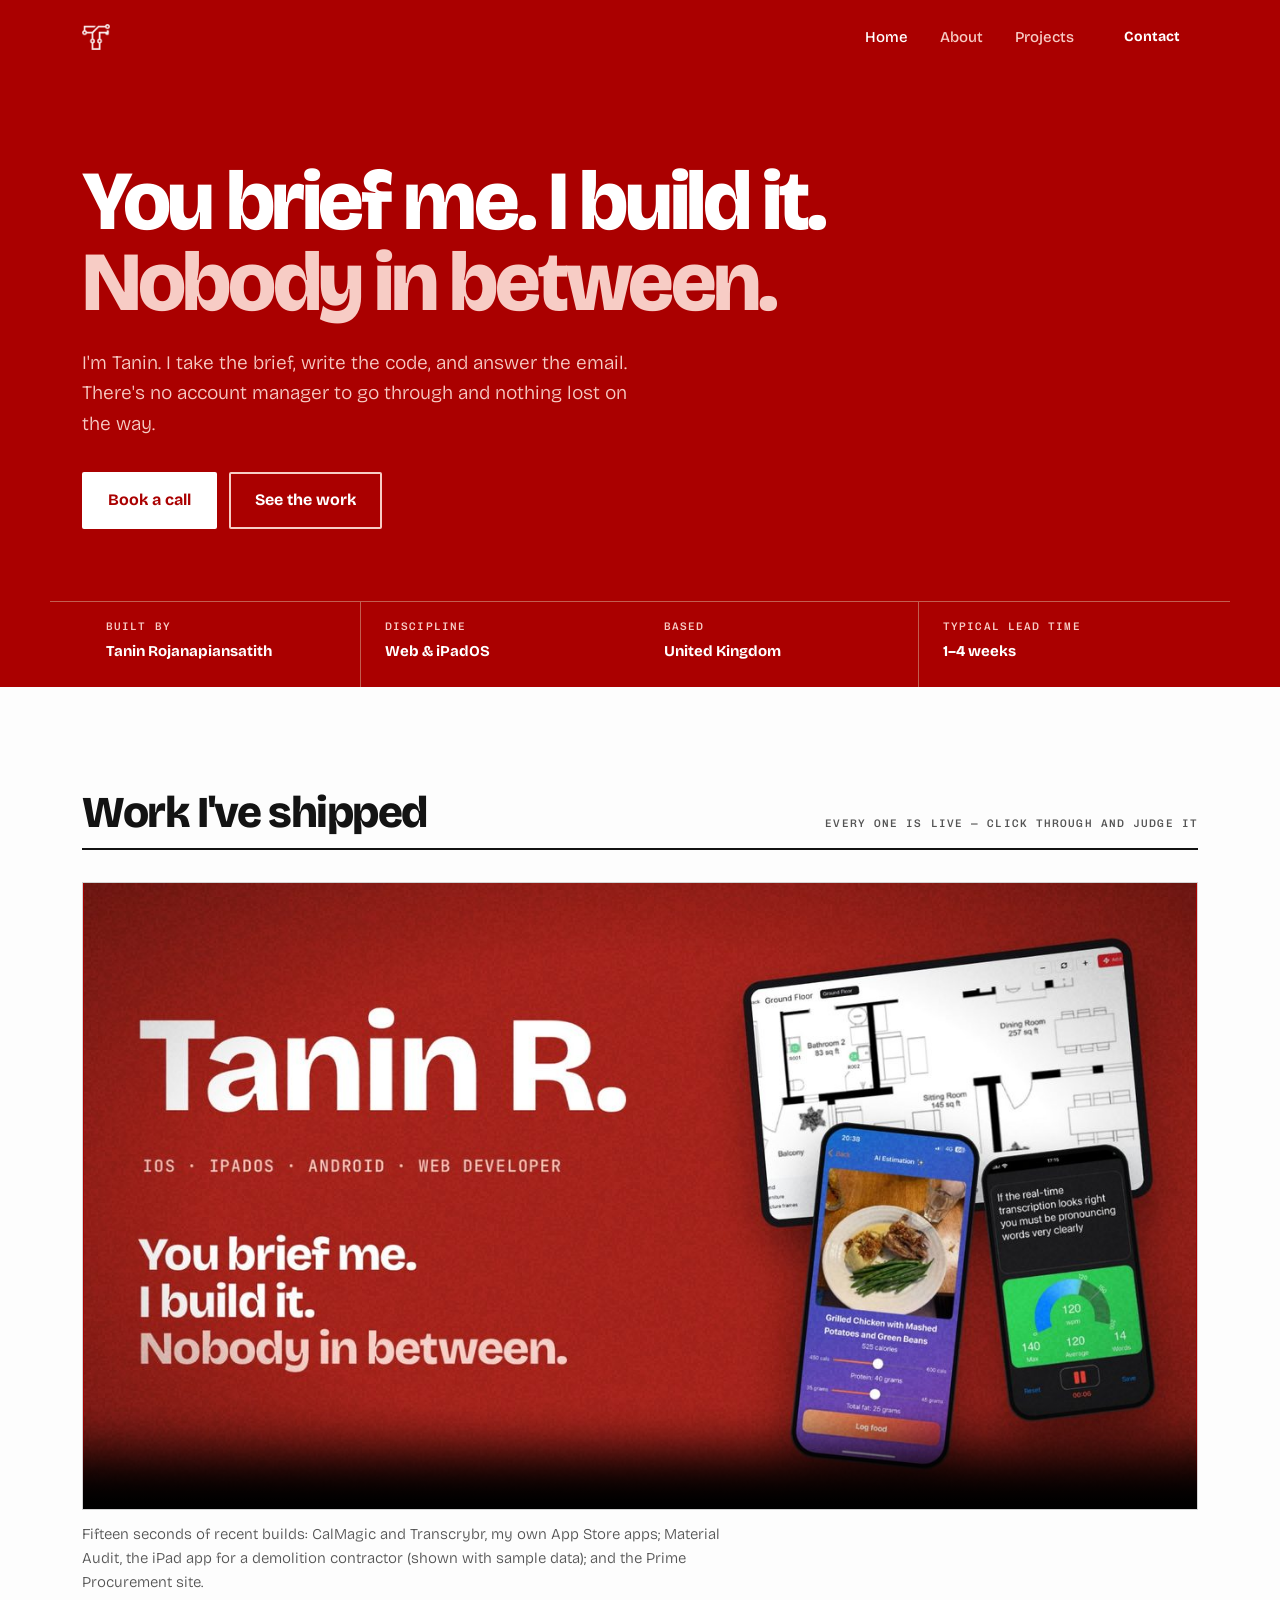
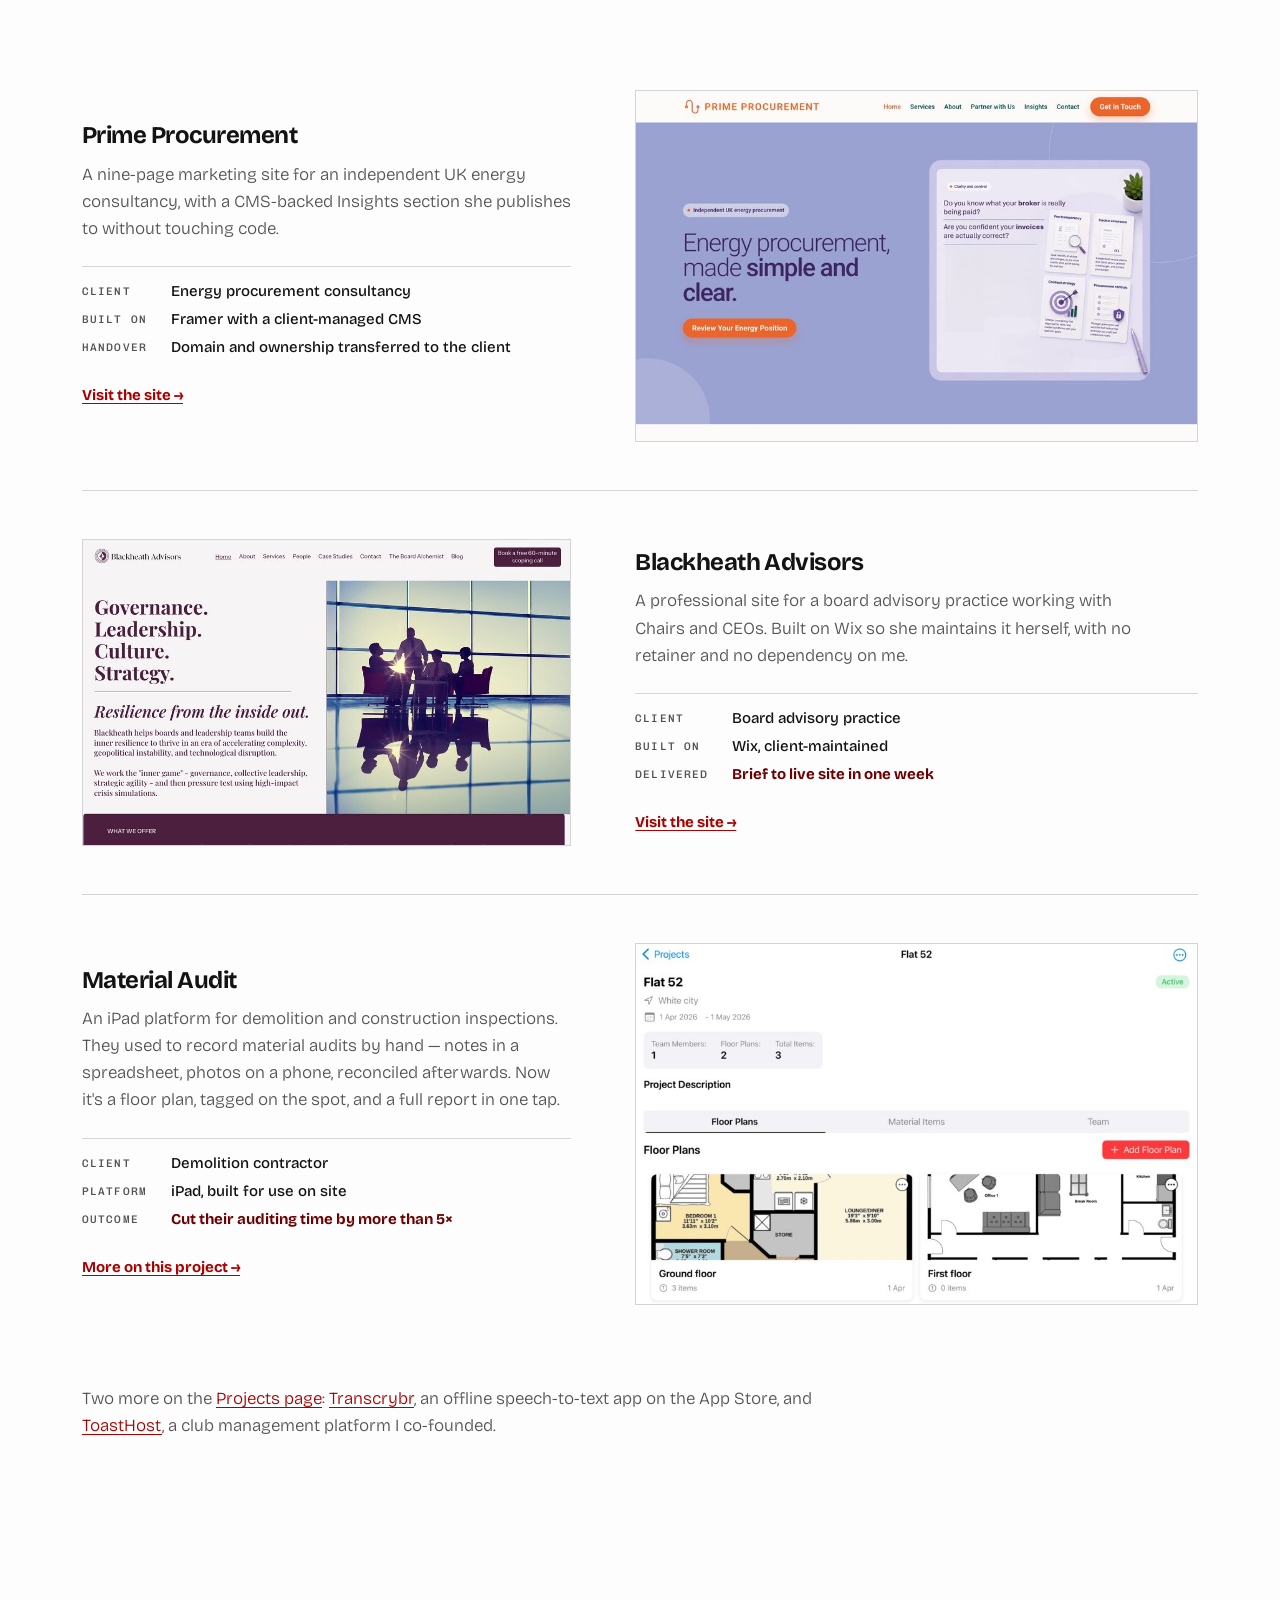
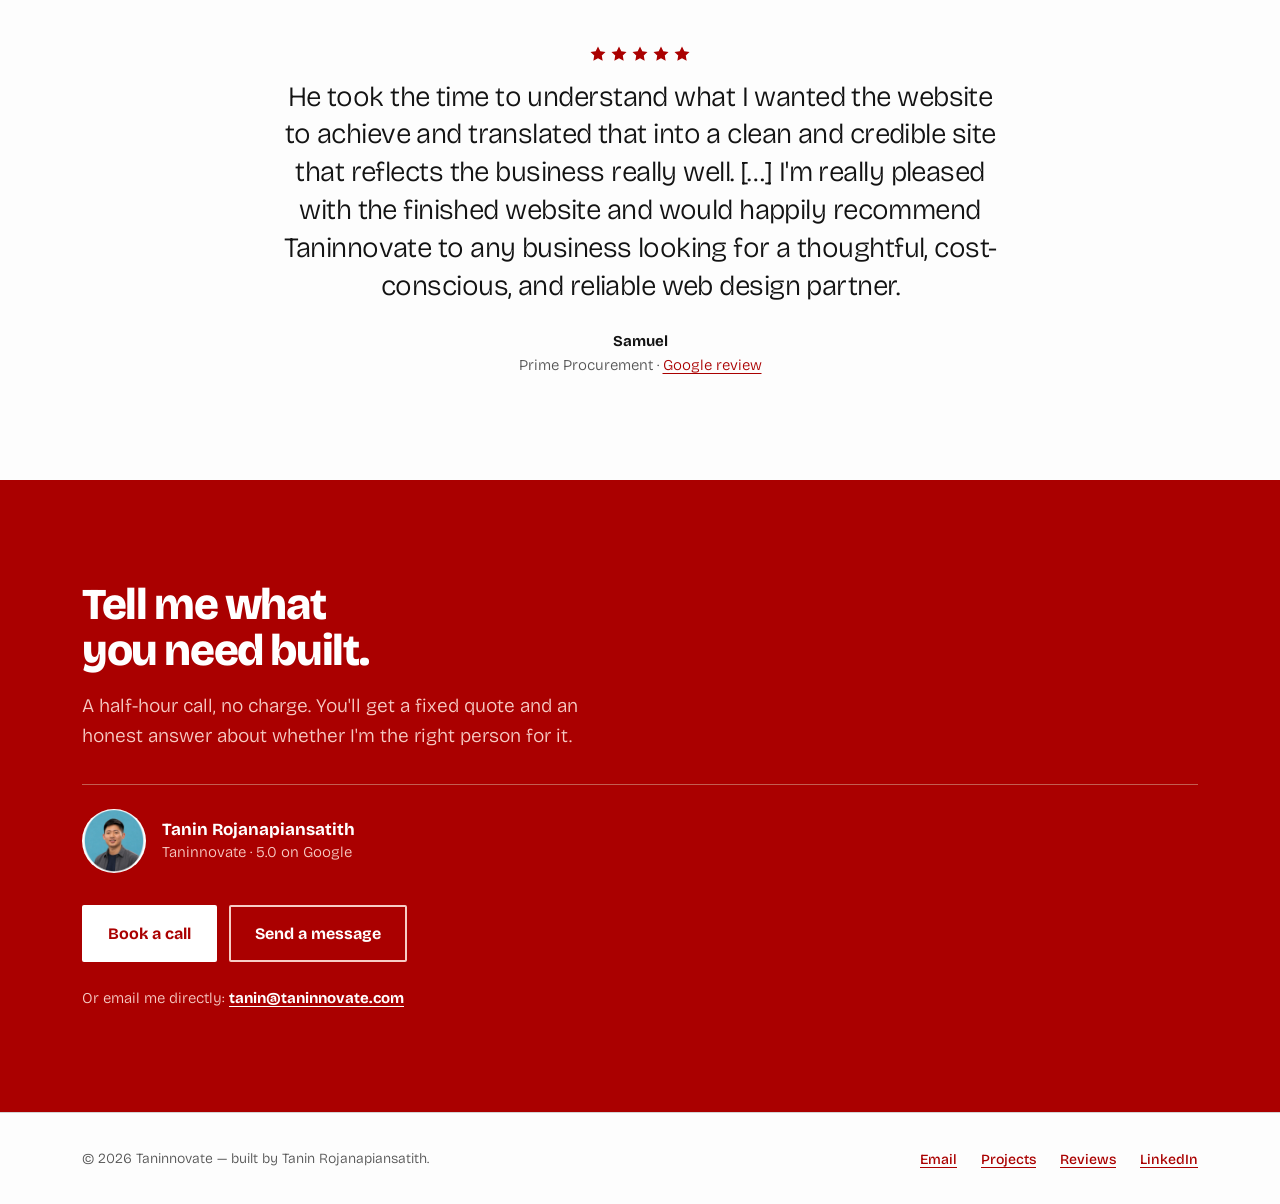
==== commit ee84e6cb: "Add 15-second showreel to the homepage work section Muted, autoplays only while on screen, never und" ====
--- a/index.html
+++ b/index.html
@@ -83,6 +83,16 @@
             <span class="label">Every one is live &mdash; click through and judge it</span>
           </div>
 
+          <!-- 15-second reel. Muted so browsers allow autoplay; main.js starts it
+               only when on screen and never under prefers-reduced-motion.
+               Controls stay visible so anyone can pause or turn the sound on. -->
+          <figure class="reel">
+            <video class="reel-video" src="images/reel-taninnovate.mp4" poster="images/reel-poster.jpg"
+                   width="1280" height="720" muted loop playsinline controls preload="metadata"
+                   aria-describedby="reel-caption"></video>
+            <figcaption id="reel-caption">Fifteen seconds of recent builds: CalMagic and Transcrybr, my own App Store apps; Material Audit, the iPad app for a demolition contractor (shown with sample data); and the Prime Procurement site.</figcaption>
+          </figure>
+
           <article class="entry">
             <div class="entry-body">
               <h3><a href="https://www.primeprocurement.co.uk" target="_blank" rel="noopener">Prime Procurement</a></h3>
--- a/css/style.css
+++ b/css/style.css
@@ -375,6 +375,25 @@
   font-size: 0.9375rem;
 }
 
+/* Reel: sits under the work heading, above the entries. */
+.reel { margin-bottom: var(--space-2xl); }
+
+.reel-video {
+  display: block;
+  width: 100%;
+  height: auto;
+  aspect-ratio: 16 / 9;
+  background: var(--brand);
+  border: 1px solid var(--rule);
+}
+
+.reel figcaption {
+  margin-top: var(--space-sm);
+  color: var(--ink-2);
+  font-size: 0.9375rem;
+  max-width: 68ch;
+}
+
 .section-note {
   margin-top: var(--space-xl);
   color: var(--ink-2);
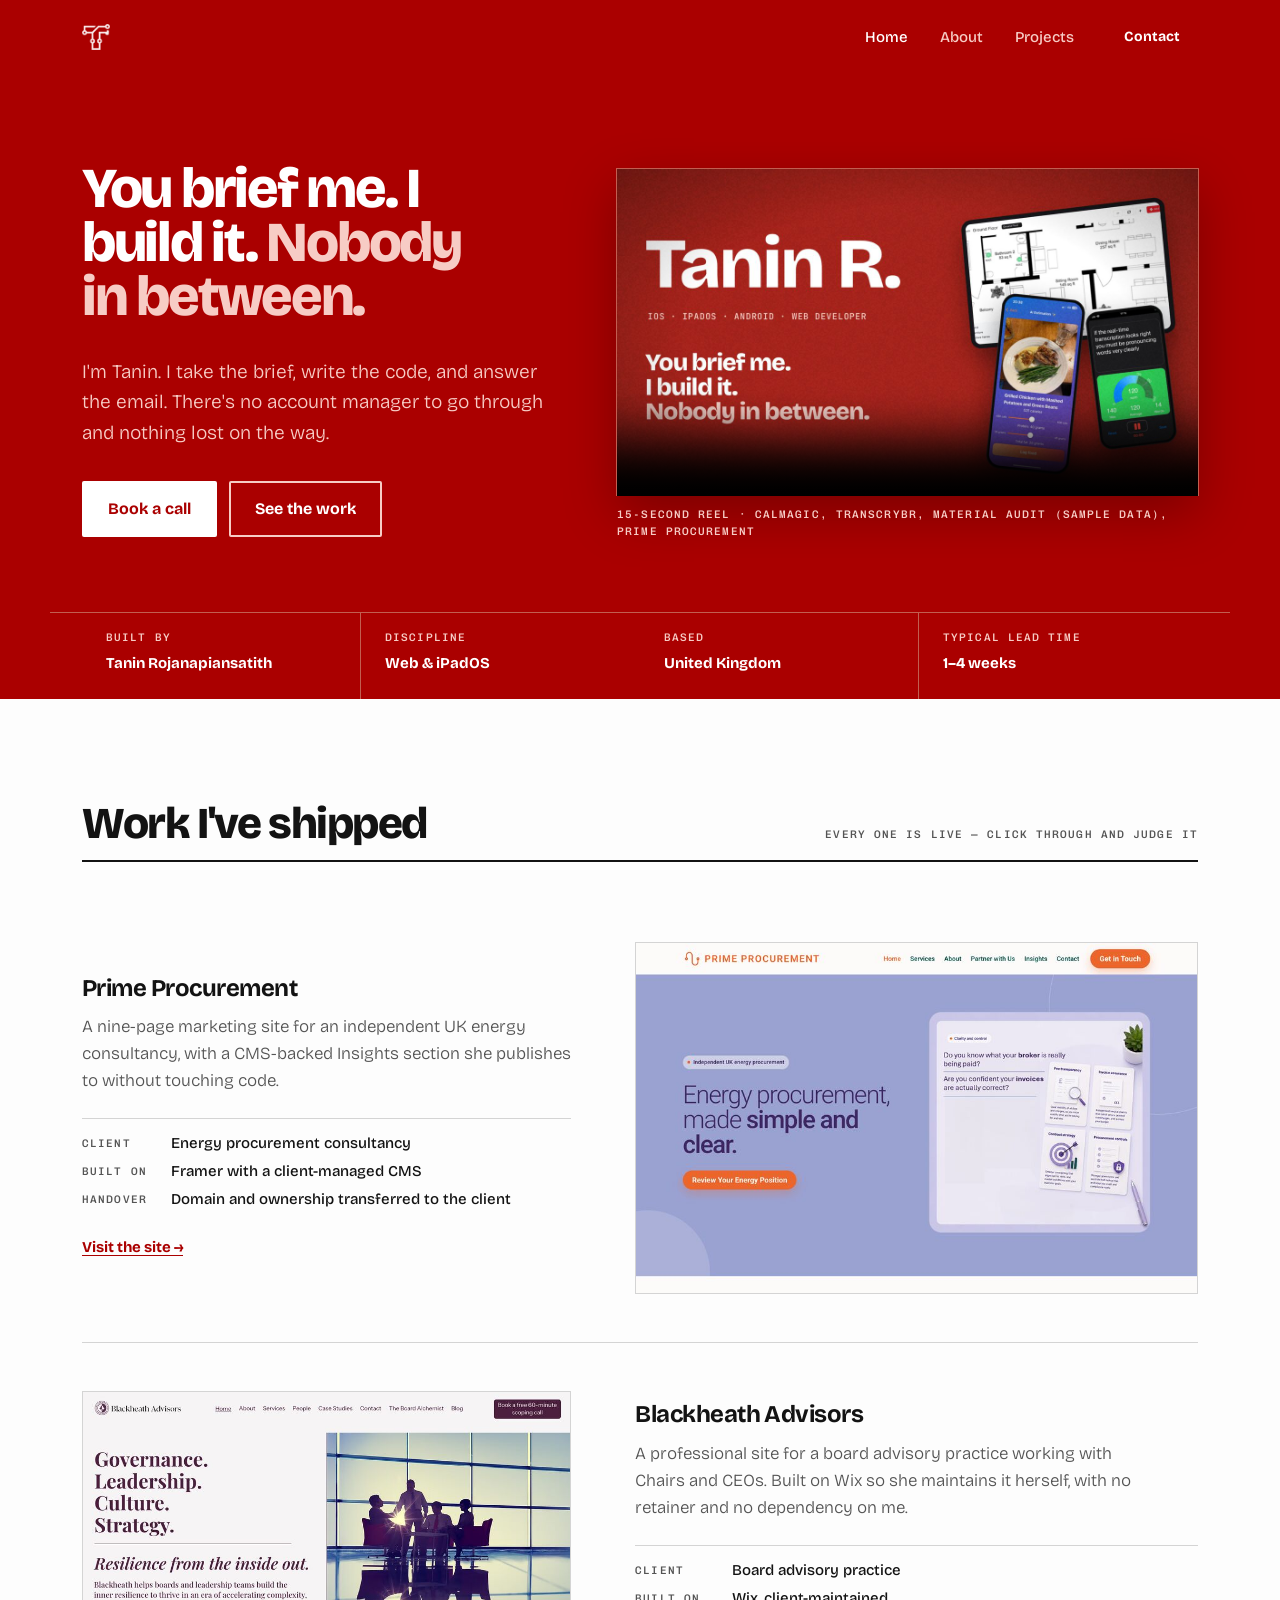
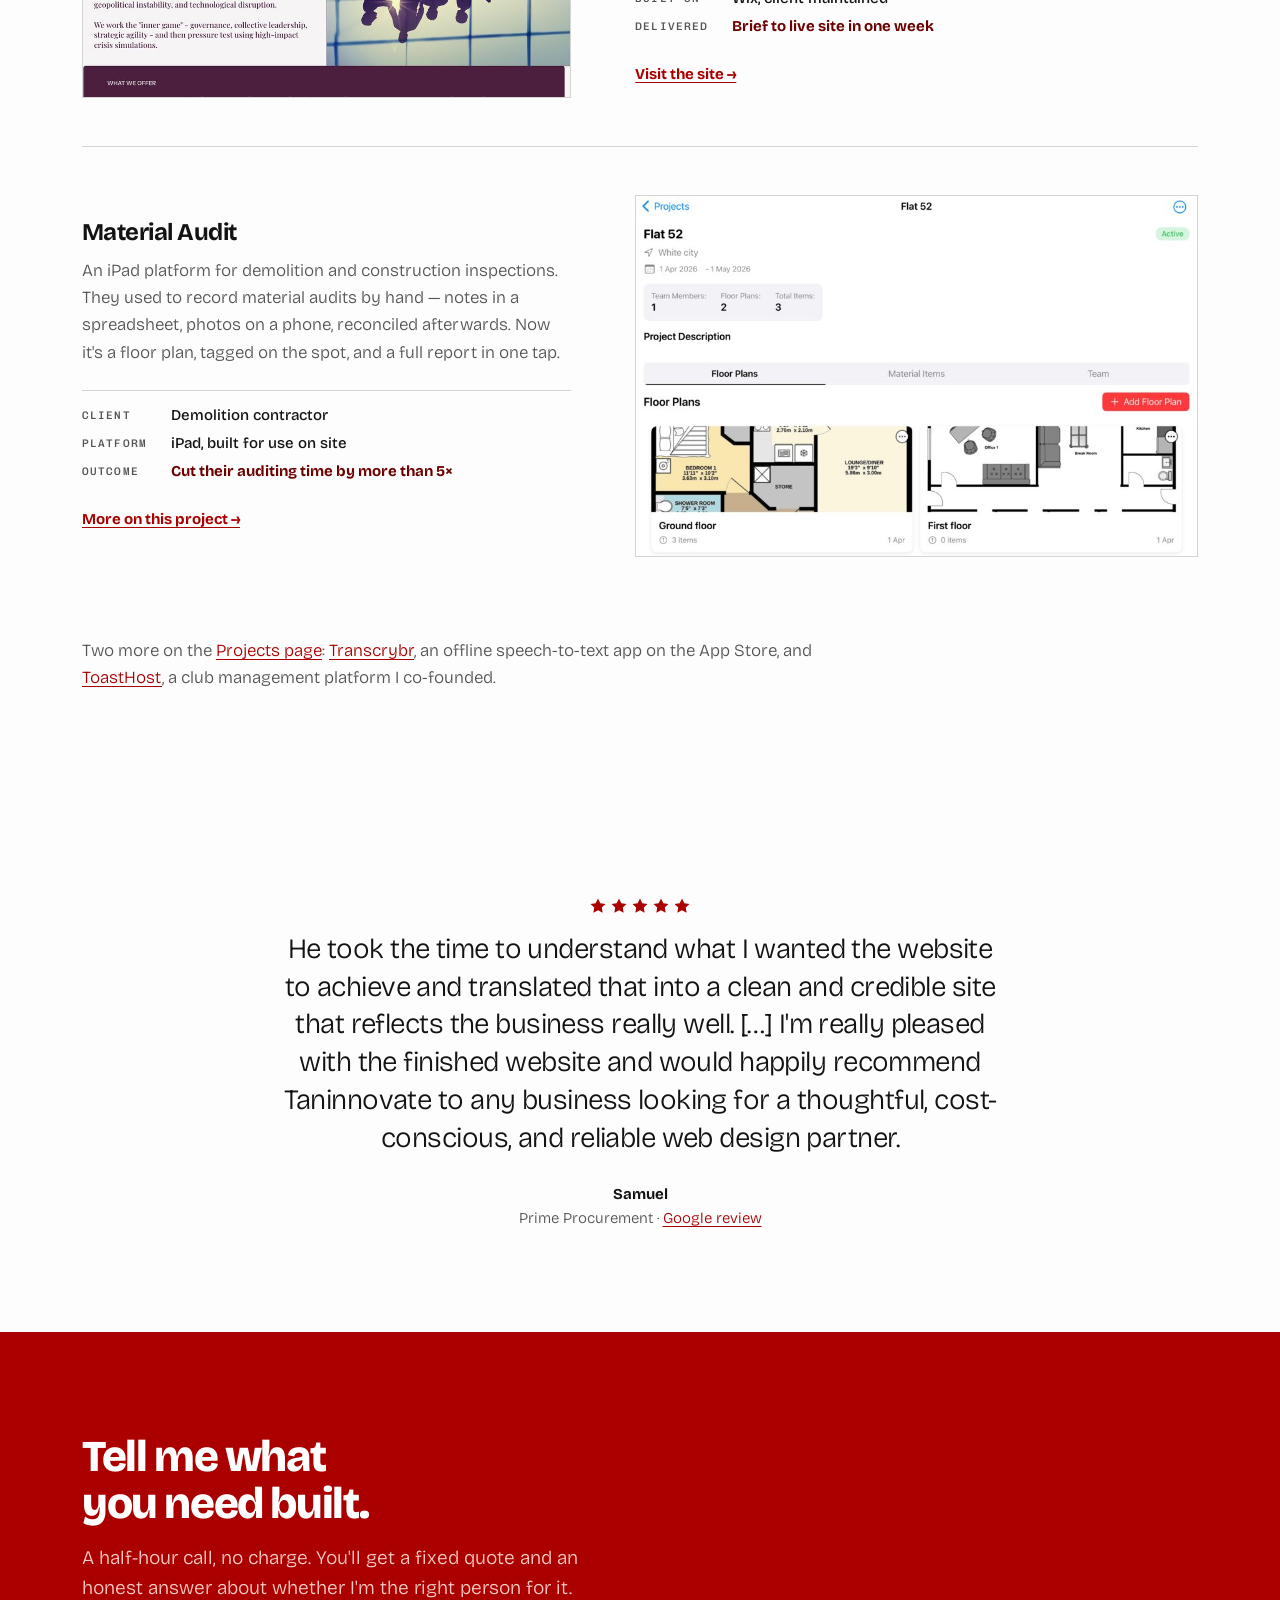
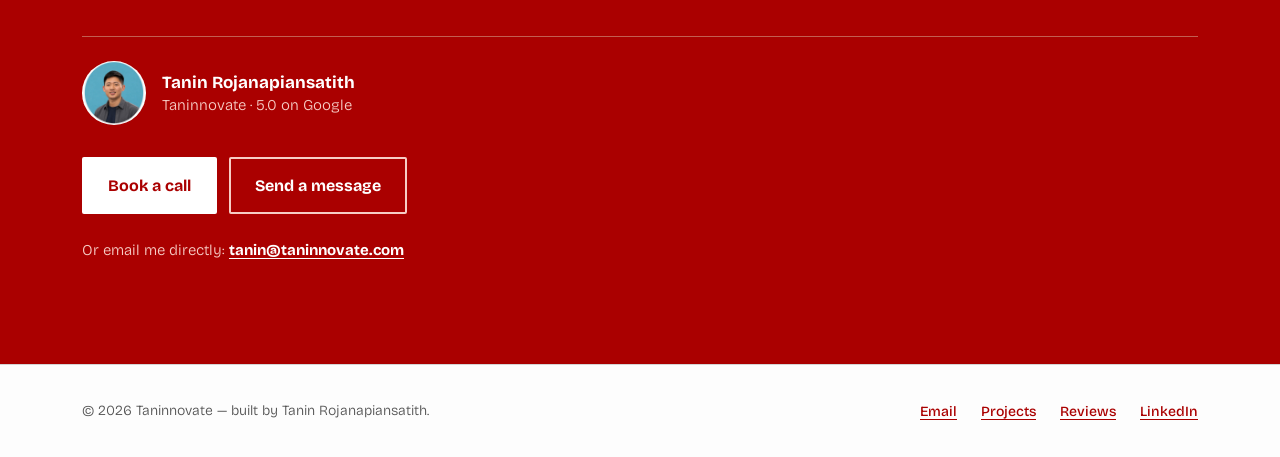
==== commit 79f20a24: "Move the showreel into the hero, smaller headline Hero is now a grid: headline, reel, lede, actions " ====
--- a/index.html
+++ b/index.html
@@ -48,6 +48,16 @@
       <section class="hero">
         <div class="container hero-inner">
           <h1>You brief me. I build it. <span class="quiet">Nobody in between.</span></h1>
+          <!-- 15-second reel. Sits second in source so on phones it lands straight
+               under the headline, above the fold. Muted so browsers allow
+               autoplay; main.js plays it only while on screen and never under
+               prefers-reduced-motion. Controls stay for pause and sound. -->
+          <figure class="hero-reel">
+            <video class="reel-video" src="images/reel-taninnovate.mp4" poster="images/reel-poster.jpg"
+                   width="1280" height="720" muted loop playsinline controls preload="metadata"
+                   aria-describedby="reel-caption"></video>
+            <figcaption id="reel-caption" class="label">15-second reel &middot; CalMagic, Transcrybr, Material Audit (sample data), Prime Procurement</figcaption>
+          </figure>
           <p class="lede">I'm Tanin. I take the brief, write the code, and answer the email. There's no account manager to go through and nothing lost on the way.</p>
           <div class="hero-actions">
             <a href="https://calendly.com/tanin/new-meeting" target="_blank" rel="noopener" class="btn btn-primary">Book a call</a>
@@ -82,16 +92,6 @@
             <h2>Work I've shipped</h2>
             <span class="label">Every one is live &mdash; click through and judge it</span>
           </div>
-
-          <!-- 15-second reel. Muted so browsers allow autoplay; main.js starts it
-               only when on screen and never under prefers-reduced-motion.
-               Controls stay visible so anyone can pause or turn the sound on. -->
-          <figure class="reel">
-            <video class="reel-video" src="images/reel-taninnovate.mp4" poster="images/reel-poster.jpg"
-                   width="1280" height="720" muted loop playsinline controls preload="metadata"
-                   aria-describedby="reel-caption"></video>
-            <figcaption id="reel-caption">Fifteen seconds of recent builds: CalMagic and Transcrybr, my own App Store apps; Material Audit, the iPad app for a demolition contractor (shown with sample data); and the Prime Procurement site.</figcaption>
-          </figure>
 
           <article class="entry">
             <div class="entry-body">
--- a/css/style.css
+++ b/css/style.css
@@ -266,16 +266,51 @@
 
 .hero-inner { padding-block: clamp(3rem, 7vw, 5.5rem) clamp(2.5rem, 6vw, 4.5rem); }
 
-.hero h1 { max-width: 16ch; }
+/* Grid, not a wrapper div, so source order can differ from visual order:
+   phones read headline, reel, lede, actions; wide screens put the copy in
+   the left column and the reel on the right. minmax(0, …) so the video's
+   1280px intrinsic width can never push a track wider than the viewport. */
+.hero-inner {
+  display: grid;
+  grid-template-columns: minmax(0, 1fr);
+  grid-template-areas: "title" "reel" "lede" "actions";
+  align-items: start;
+}
+
+.hero h1 {
+  grid-area: title;
+  max-width: 16ch;
+  font-size: clamp(2.125rem, 4.4vw, 3.75rem);
+}
+
+.hero-reel { grid-area: reel; margin-top: var(--space-xl); min-width: 0; }
+
+.reel-video {
+  display: block;
+  width: 100%;
+  max-width: 100%;
+  height: auto;
+  aspect-ratio: 16 / 9;
+  background: var(--brand-deep);
+  box-shadow: 0 0 0 1px var(--on-brand-rule), 0 18px 50px rgb(0 0 0 / 0.28);
+}
+
+.hero-reel figcaption {
+  margin-top: var(--space-sm);
+  color: var(--on-brand-2);
+  line-height: 1.5;
+}
 .hero h1 .quiet { color: var(--on-brand-2); }
 
 .hero .lede {
-  margin-top: var(--space-lg);
+  grid-area: lede;
+  margin-top: var(--space-xl);
   color: var(--on-brand-2);
   font-weight: 300;
 }
 
 .hero-actions {
+  grid-area: actions;
   display: flex;
   gap: var(--space-sm);
   flex-wrap: wrap;
@@ -373,25 +408,6 @@
   margin-top: var(--space-lg);
   font-weight: 700;
   font-size: 0.9375rem;
-}
-
-/* Reel: sits under the work heading, above the entries. */
-.reel { margin-bottom: var(--space-2xl); }
-
-.reel-video {
-  display: block;
-  width: 100%;
-  height: auto;
-  aspect-ratio: 16 / 9;
-  background: var(--brand);
-  border: 1px solid var(--rule);
-}
-
-.reel figcaption {
-  margin-top: var(--space-sm);
-  color: var(--ink-2);
-  font-size: 0.9375rem;
-  max-width: 68ch;
 }
 
 .section-note {
@@ -735,4 +751,12 @@
 
 @media (min-width: 1024px) {
   .entry { gap: clamp(2rem, 5vw, 4.5rem); }
-}
+
+  .hero-inner {
+    grid-template-columns: minmax(0, 1fr) minmax(0, 1.2fr);
+    grid-template-rows: auto auto 1fr;
+    grid-template-areas: "title reel" "lede reel" "actions reel";
+    column-gap: clamp(2rem, 4vw, 3.5rem);
+  }
+  .hero-reel { margin-top: 0.4rem; }
+}
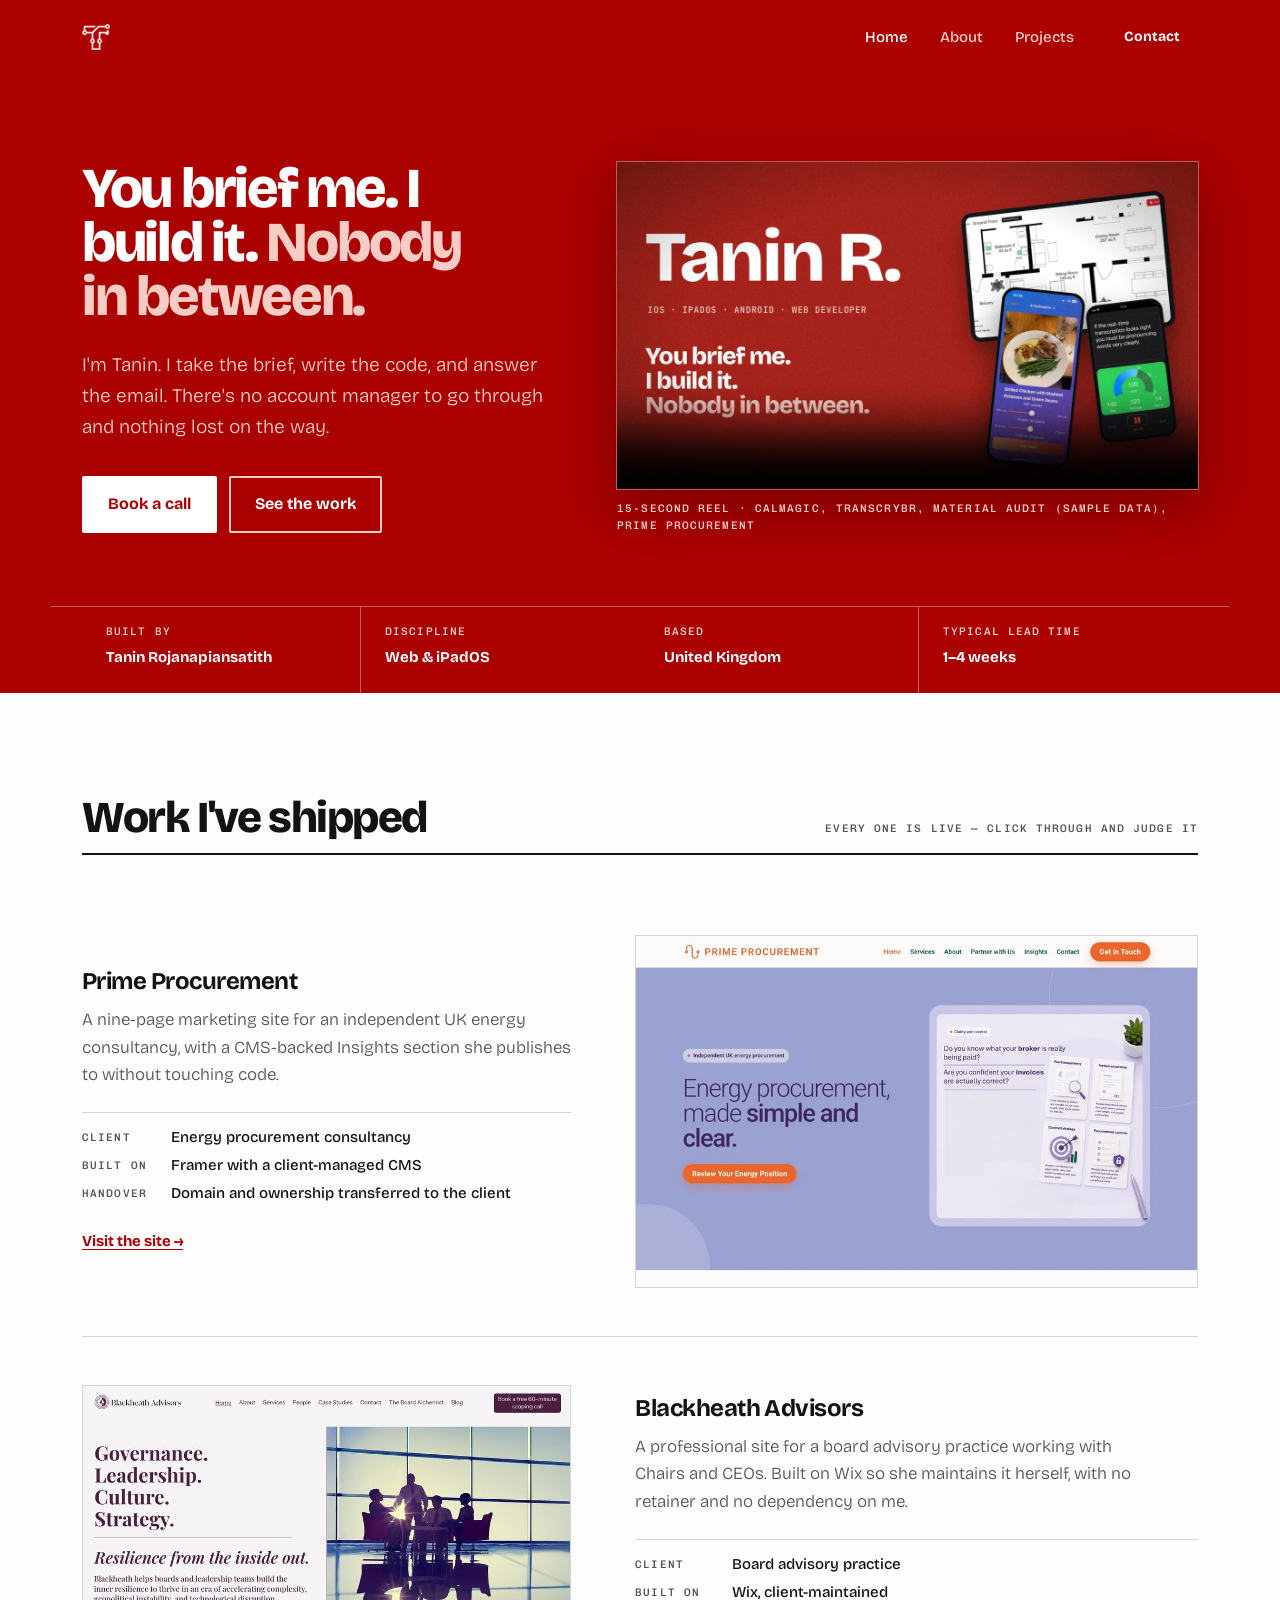
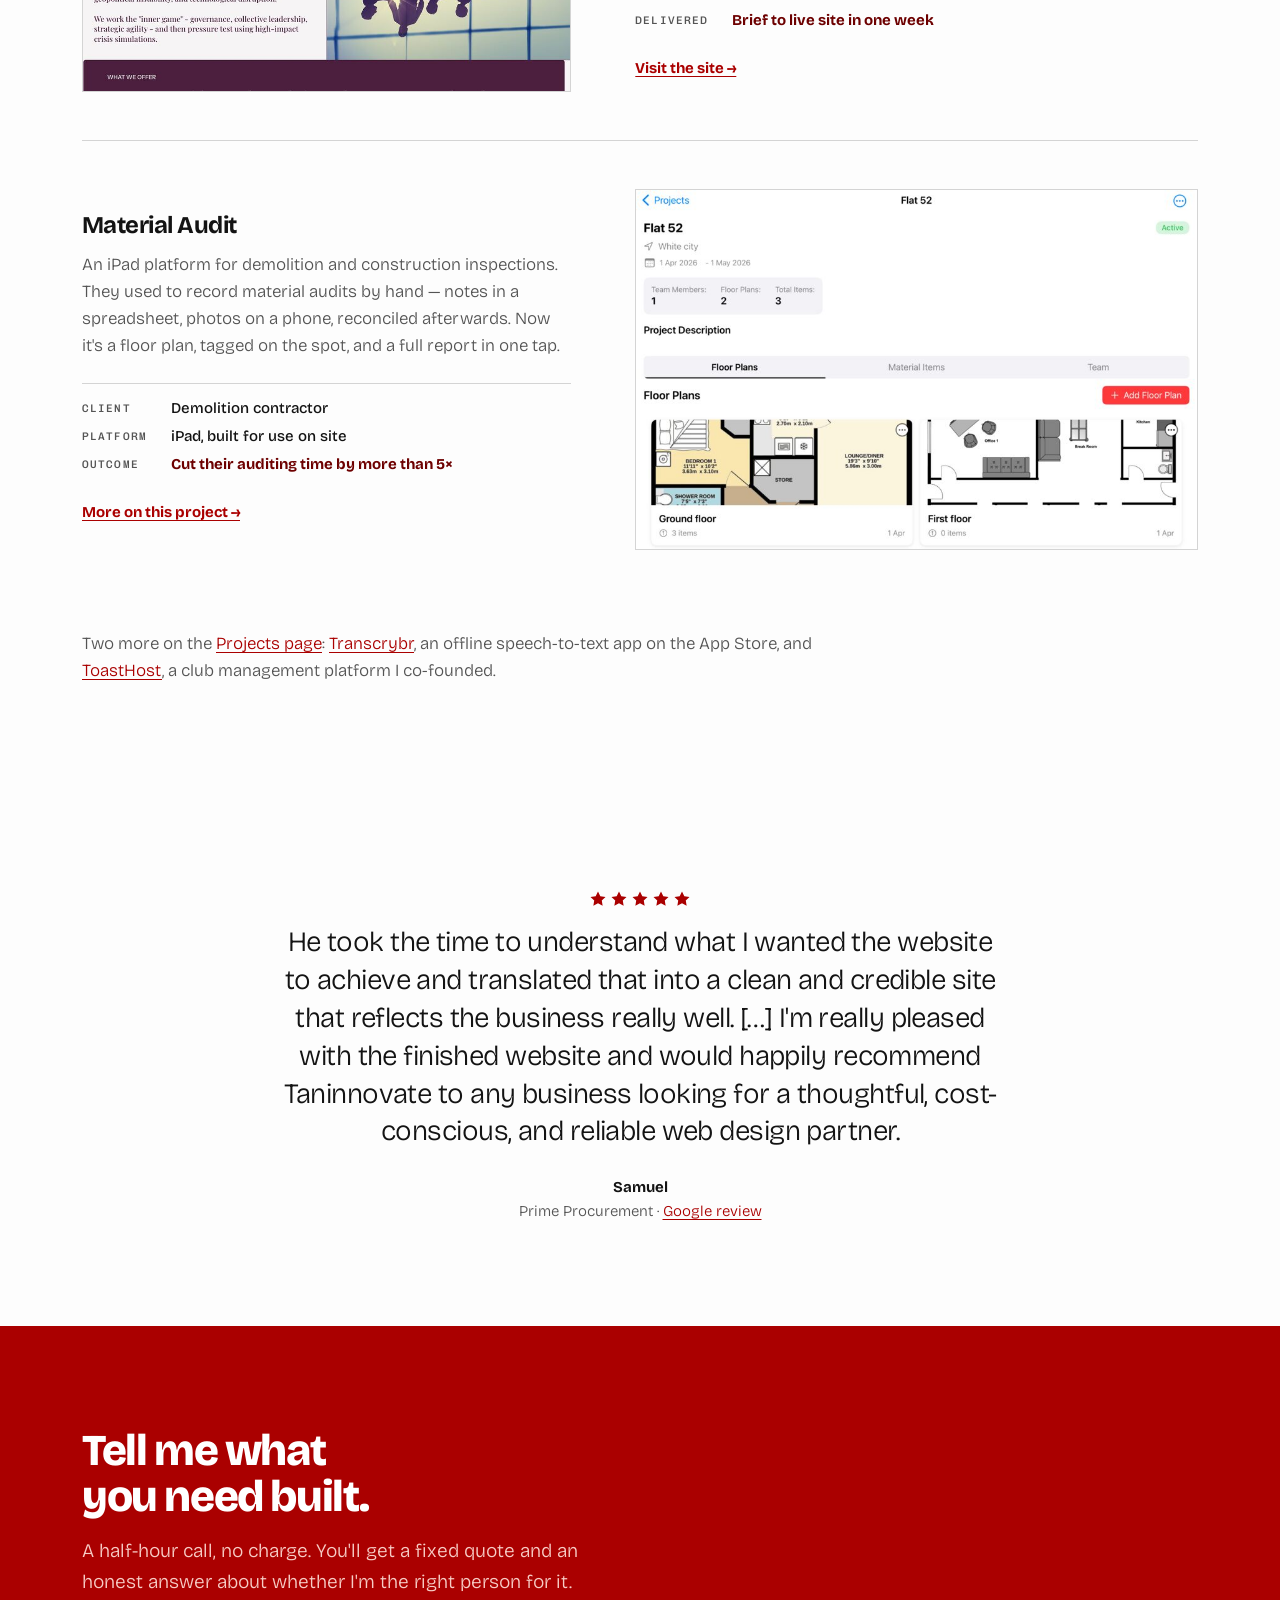
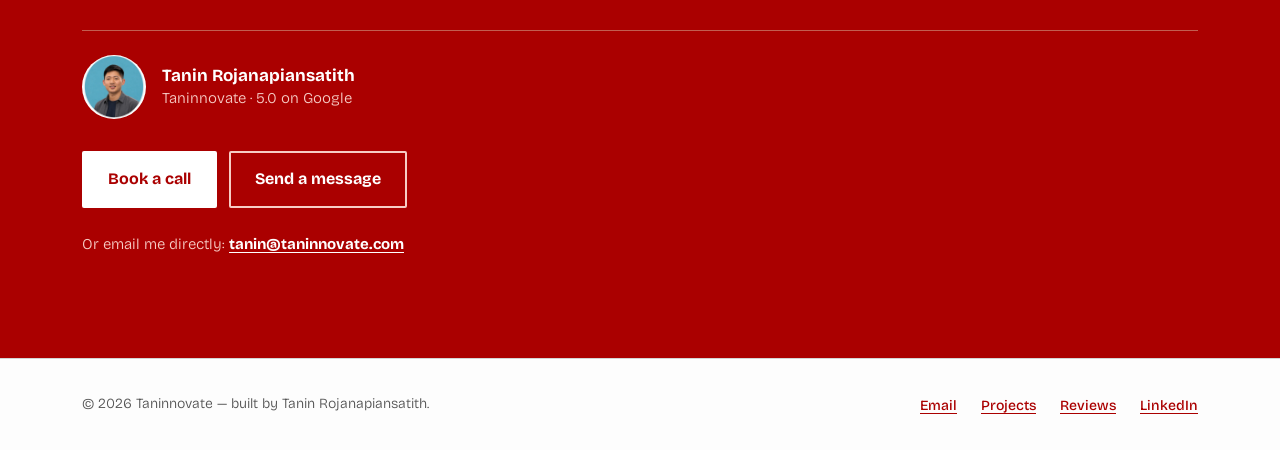
==== commit 39049031: "Put the reel beside the hero copy from 768px, bust stale CSS cache Browsers were serving a pre-reel " ====
--- a/index.html
+++ b/index.html
@@ -20,8 +20,8 @@
   <link rel="preconnect" href="https://fonts.googleapis.com">
   <link rel="preconnect" href="https://fonts.gstatic.com" crossorigin>
   <link href="https://fonts.googleapis.com/css2?family=Bricolage+Grotesque:opsz,wght@12..96,300;12..96,500;12..96,700;12..96,800&family=Chivo+Mono:wght@500&display=swap" rel="stylesheet">
-  <link rel="stylesheet" href="css/reset.css">
-  <link rel="stylesheet" href="css/style.css">
+  <link rel="stylesheet" href="css/reset.css?v=20260929">
+  <link rel="stylesheet" href="css/style.css?v=20260929">
 </head>
 <body>
   <div class="page-wrapper">
@@ -213,6 +213,6 @@
     </footer>
   </div>
 
-  <script src="js/main.js"></script>
+  <script src="js/main.js?v=20260929"></script>
 </body>
 </html>
--- a/css/style.css
+++ b/css/style.css
@@ -749,14 +749,19 @@
   .footer-inner { flex-direction: row; justify-content: space-between; text-align: left; }
 }
 
+/* Copy left, reel right from tablet width up. The reel is vertically
+   centred against the copy so neither column leaves a dead gap. */
+@media (min-width: 768px) {
+  .hero-inner {
+    grid-template-columns: minmax(0, 1fr) minmax(0, 1.2fr);
+    grid-template-rows: auto auto auto;
+    grid-template-areas: "title reel" "lede reel" "actions reel";
+    column-gap: clamp(1.75rem, 4vw, 3.5rem);
+  }
+  .hero-reel { margin-top: 0; align-self: center; }
+  .hero .lede { margin-top: var(--space-lg); }
+}
+
 @media (min-width: 1024px) {
   .entry { gap: clamp(2rem, 5vw, 4.5rem); }
-
-  .hero-inner {
-    grid-template-columns: minmax(0, 1fr) minmax(0, 1.2fr);
-    grid-template-rows: auto auto 1fr;
-    grid-template-areas: "title reel" "lede reel" "actions reel";
-    column-gap: clamp(2rem, 4vw, 3.5rem);
-  }
-  .hero-reel { margin-top: 0.4rem; }
-}
+}
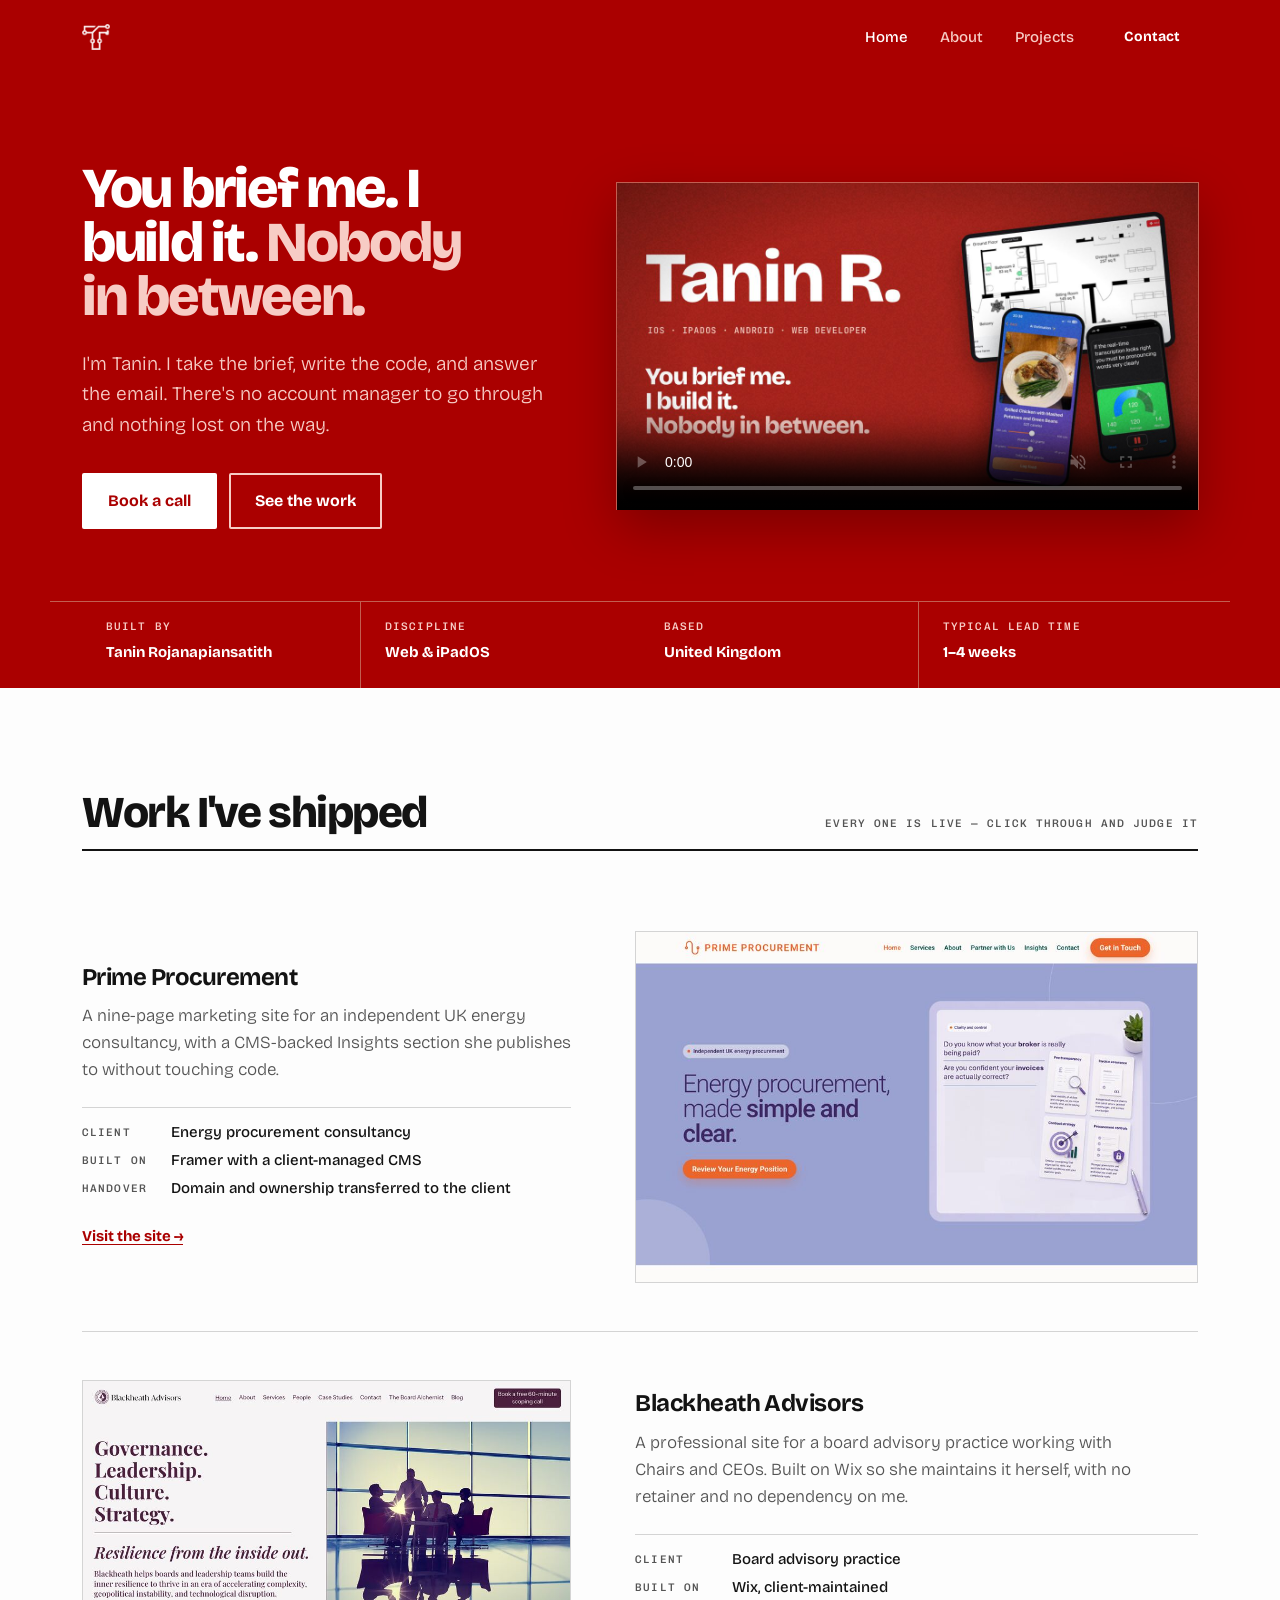
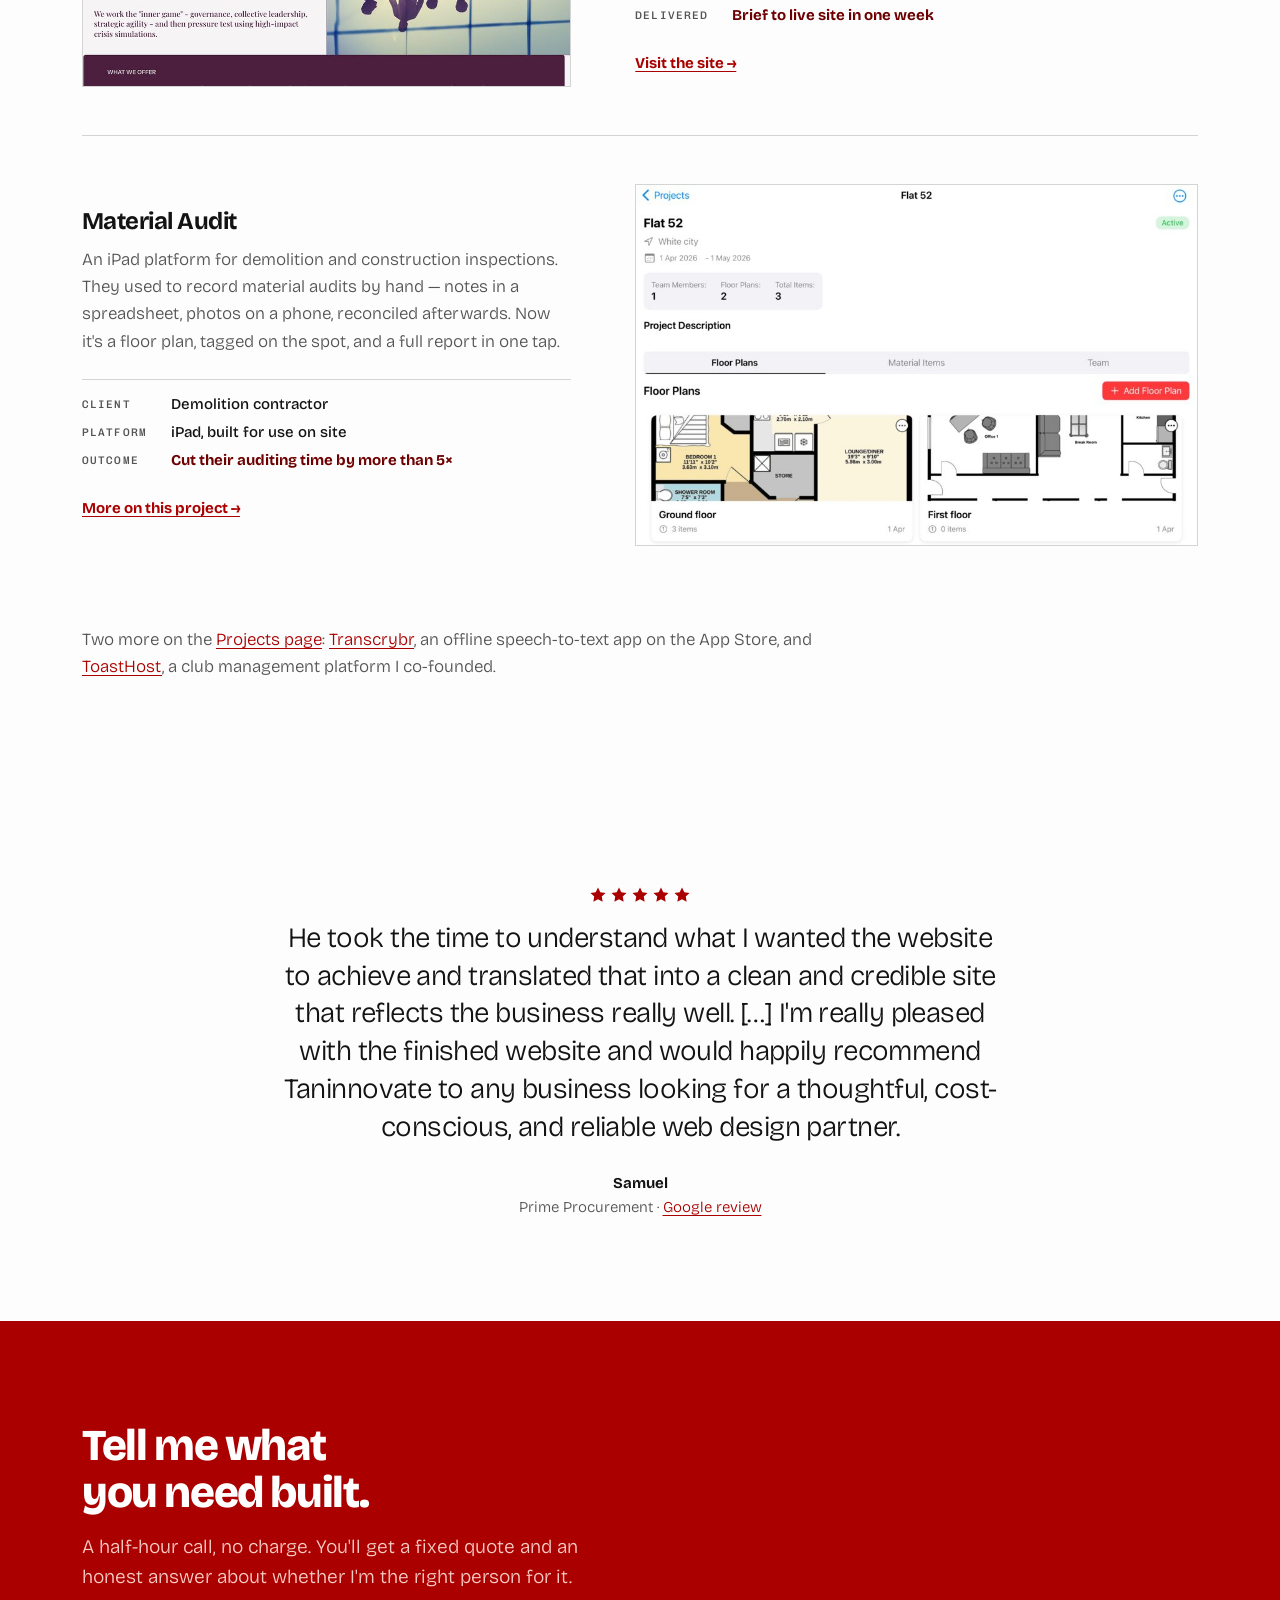
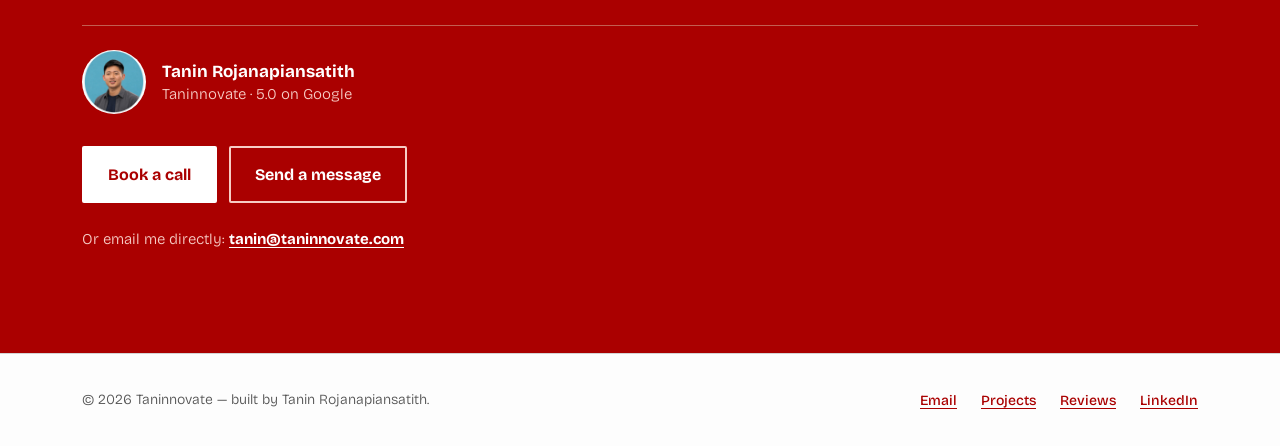
==== commit 6b12787d: "Drop the caption under the hero reel The "15-second reel" label repeated what the player already sho" ====
--- a/index.html
+++ b/index.html
@@ -20,8 +20,8 @@
   <link rel="preconnect" href="https://fonts.googleapis.com">
   <link rel="preconnect" href="https://fonts.gstatic.com" crossorigin>
   <link href="https://fonts.googleapis.com/css2?family=Bricolage+Grotesque:opsz,wght@12..96,300;12..96,500;12..96,700;12..96,800&family=Chivo+Mono:wght@500&display=swap" rel="stylesheet">
-  <link rel="stylesheet" href="css/reset.css?v=20260929">
-  <link rel="stylesheet" href="css/style.css?v=20260929">
+  <link rel="stylesheet" href="css/reset.css?v=20260929b">
+  <link rel="stylesheet" href="css/style.css?v=20260929b">
 </head>
 <body>
   <div class="page-wrapper">
@@ -55,8 +55,7 @@
           <figure class="hero-reel">
             <video class="reel-video" src="images/reel-taninnovate.mp4" poster="images/reel-poster.jpg"
                    width="1280" height="720" muted loop playsinline controls preload="metadata"
-                   aria-describedby="reel-caption"></video>
-            <figcaption id="reel-caption" class="label">15-second reel &middot; CalMagic, Transcrybr, Material Audit (sample data), Prime Procurement</figcaption>
+                   aria-label="Short reel of recent apps and websites I've built"></video>
           </figure>
           <p class="lede">I'm Tanin. I take the brief, write the code, and answer the email. There's no account manager to go through and nothing lost on the way.</p>
           <div class="hero-actions">
@@ -213,6 +212,6 @@
     </footer>
   </div>
 
-  <script src="js/main.js?v=20260929"></script>
+  <script src="js/main.js?v=20260929b"></script>
 </body>
 </html>
--- a/css/style.css
+++ b/css/style.css
@@ -295,11 +295,6 @@
   box-shadow: 0 0 0 1px var(--on-brand-rule), 0 18px 50px rgb(0 0 0 / 0.28);
 }
 
-.hero-reel figcaption {
-  margin-top: var(--space-sm);
-  color: var(--on-brand-2);
-  line-height: 1.5;
-}
 .hero h1 .quiet { color: var(--on-brand-2); }
 
 .hero .lede {
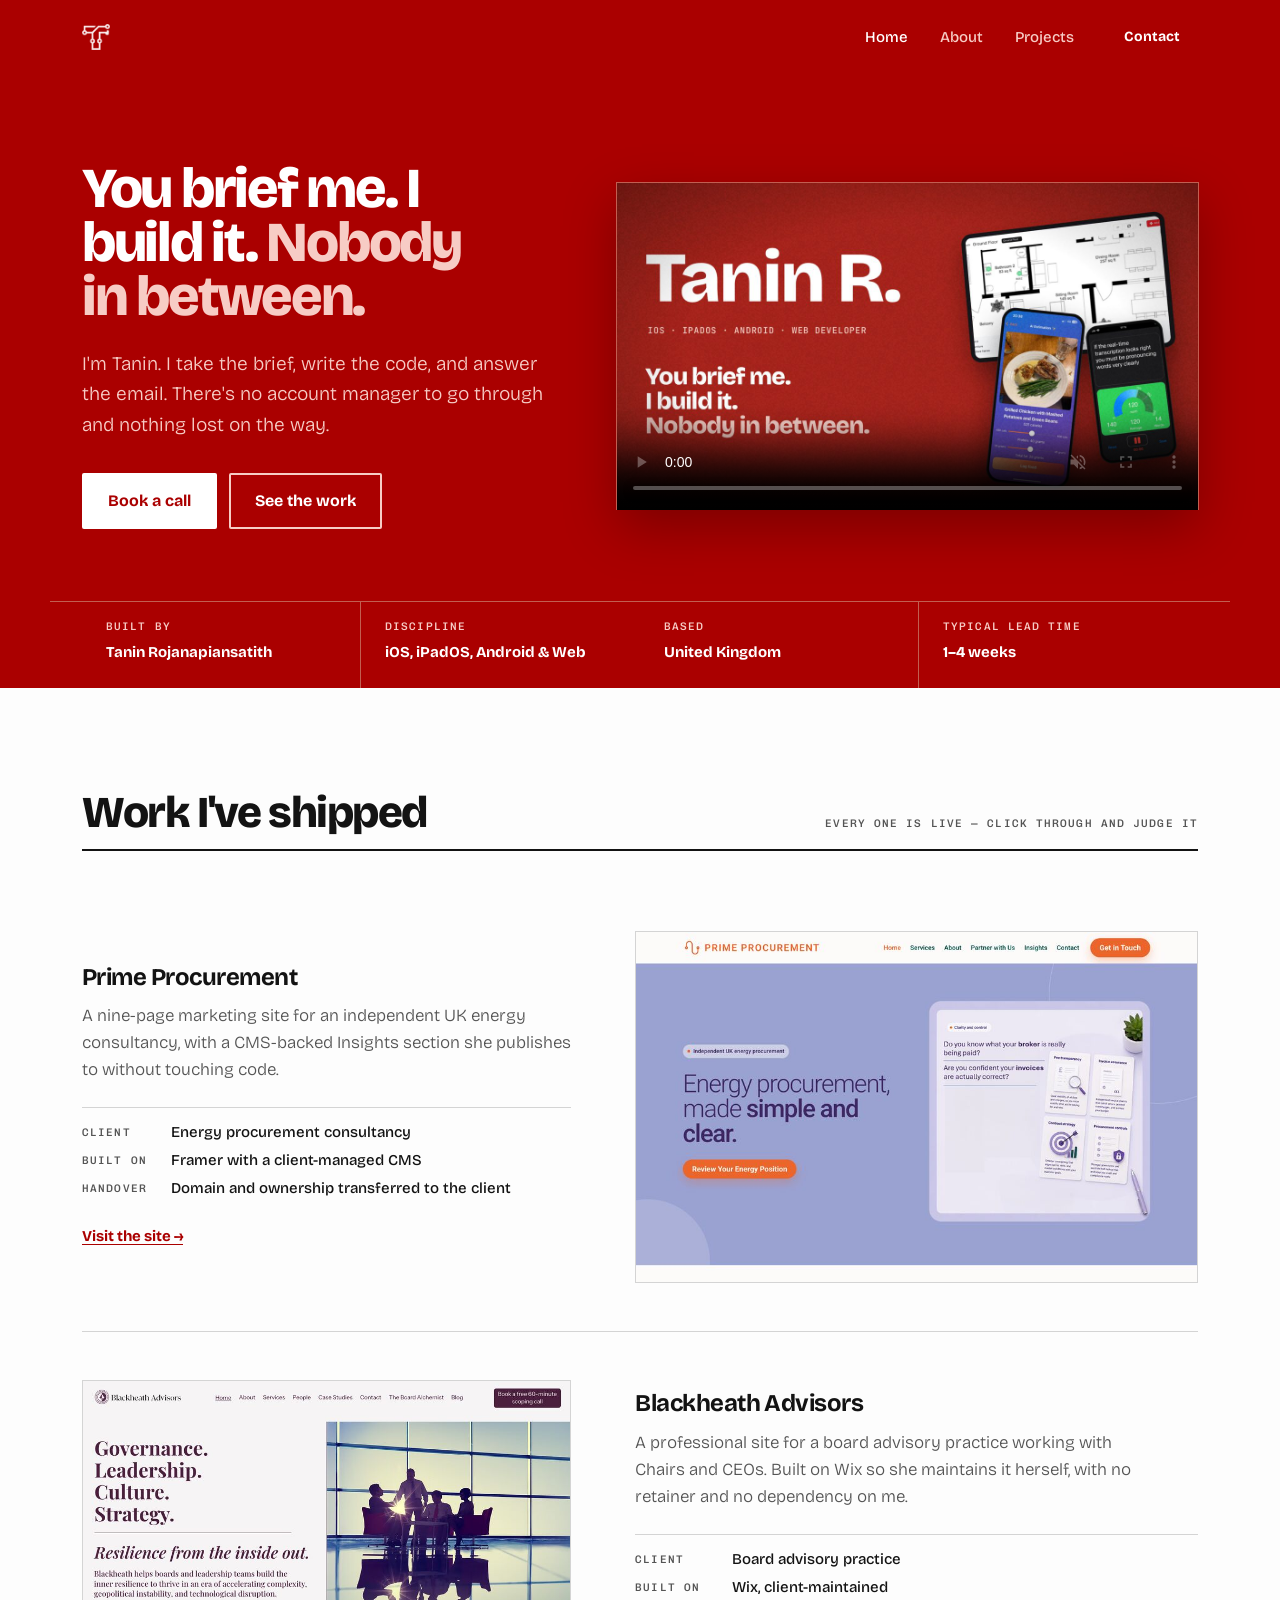
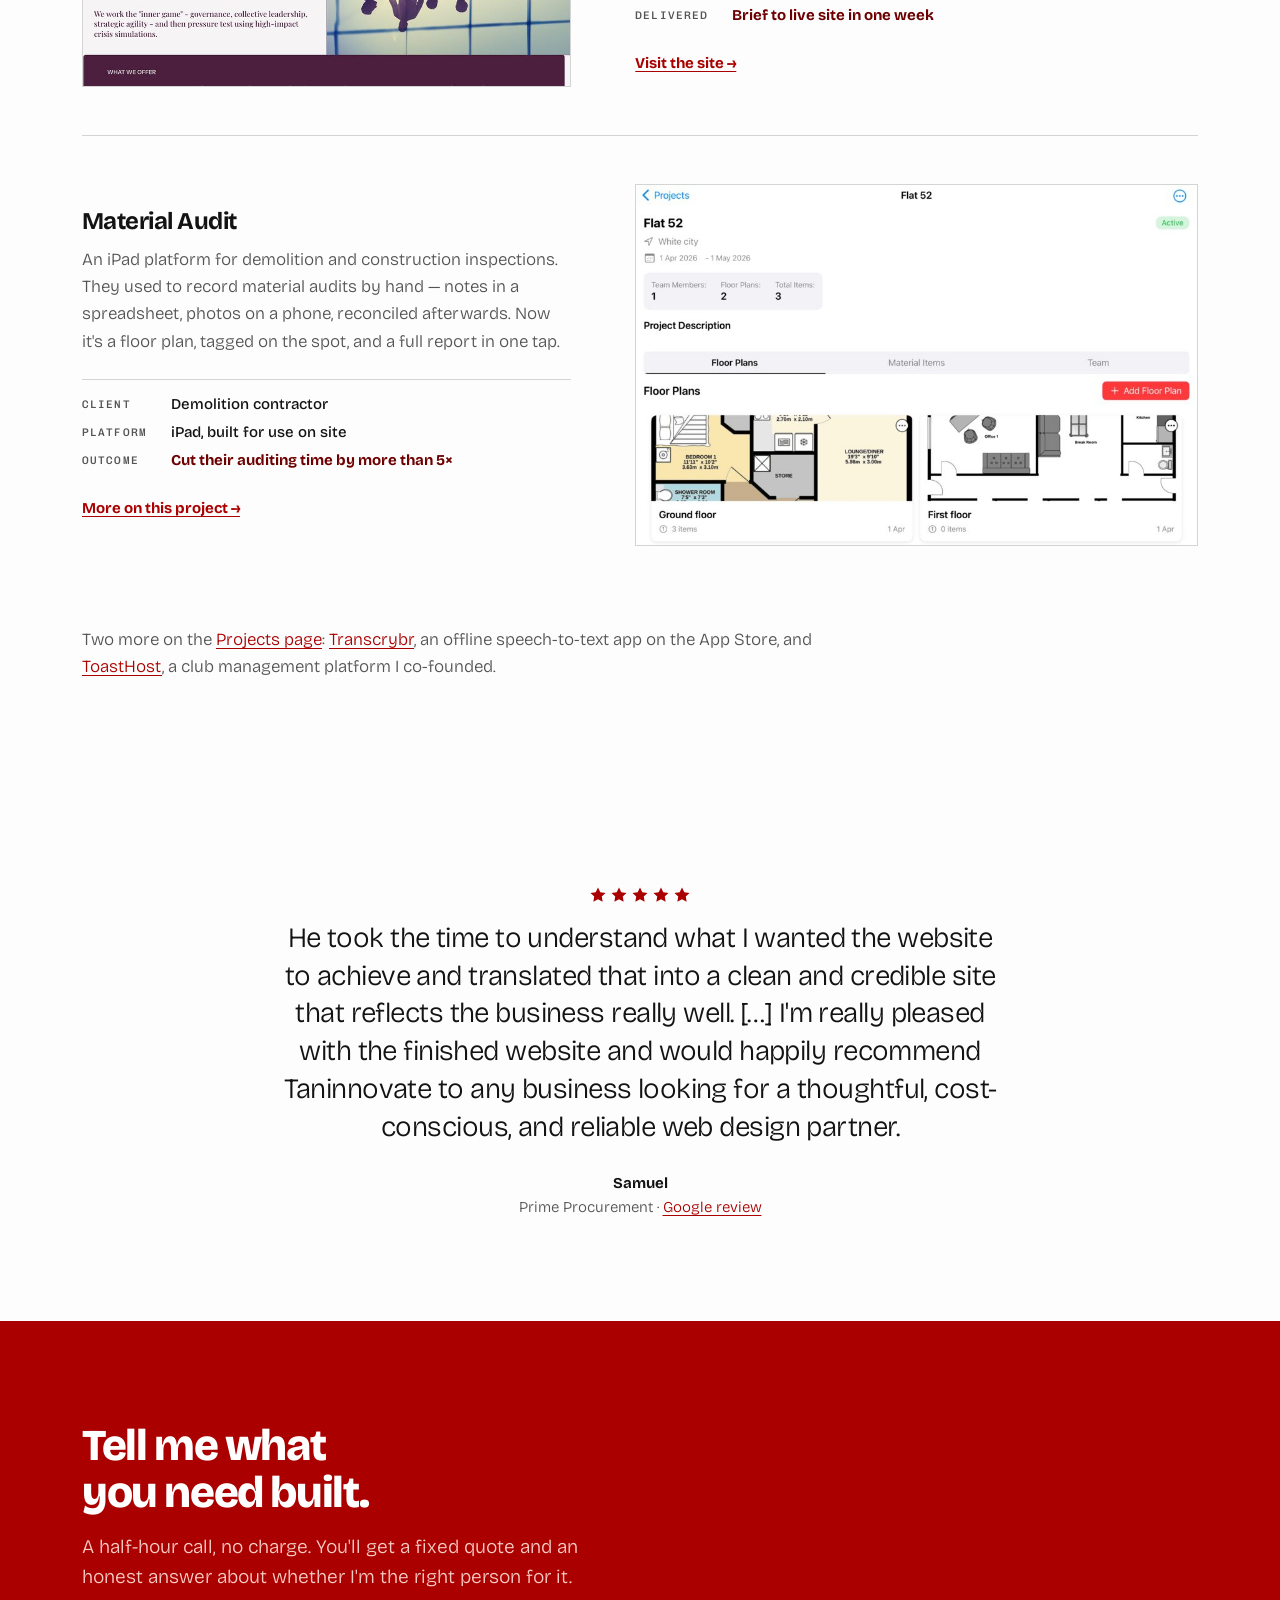
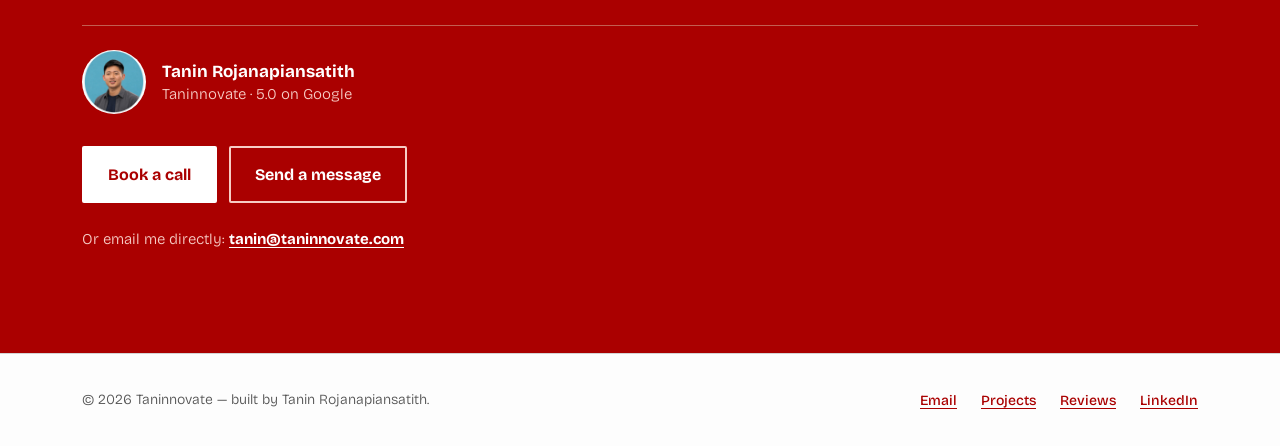
==== commit 2b35e745: "List iOS and Android under Discipline on the homepage "Web & iPadOS" undersold the work; the hero st" ====
--- a/index.html
+++ b/index.html
@@ -72,7 +72,7 @@
           </div>
           <div>
             <dt class="label">Discipline</dt>
-            <dd>Web &amp; iPadOS</dd>
+            <dd>iOS, iPadOS, Android &amp; Web</dd>
           </div>
           <div>
             <dt class="label">Based</dt>
